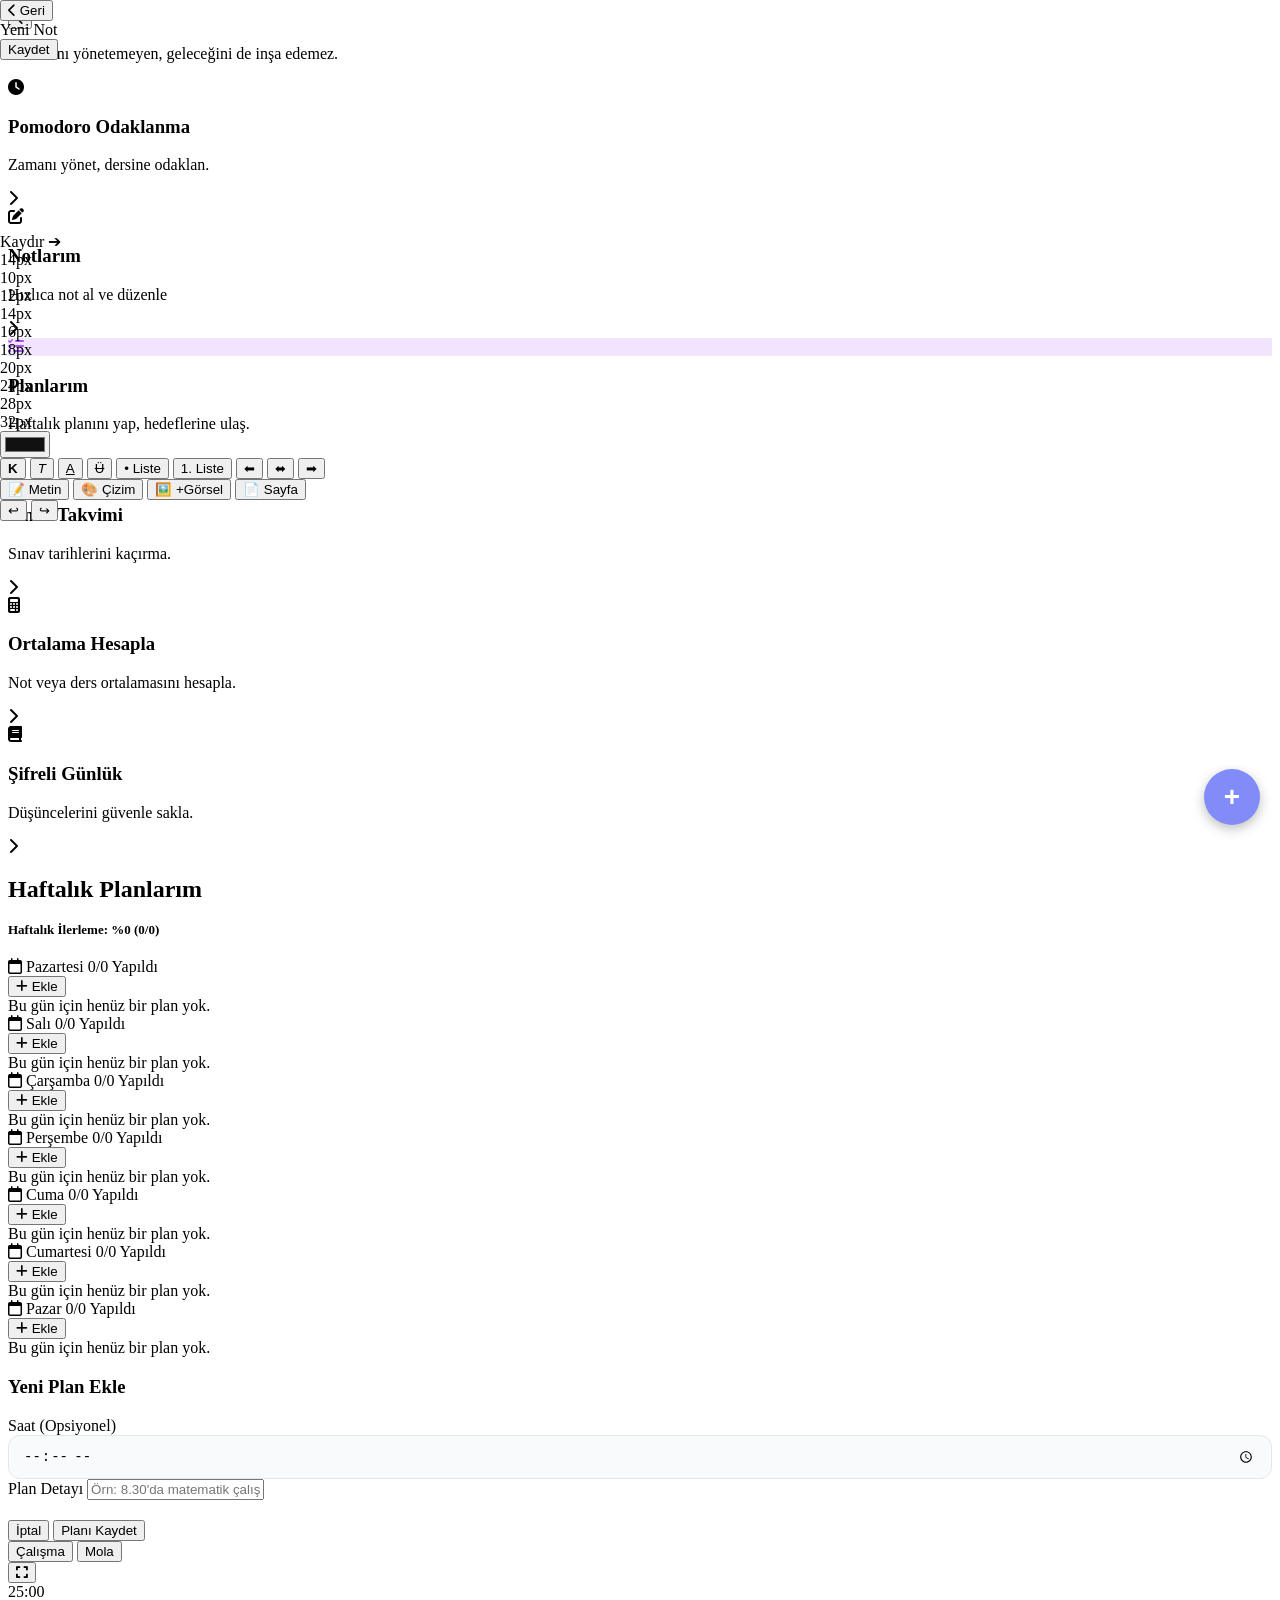
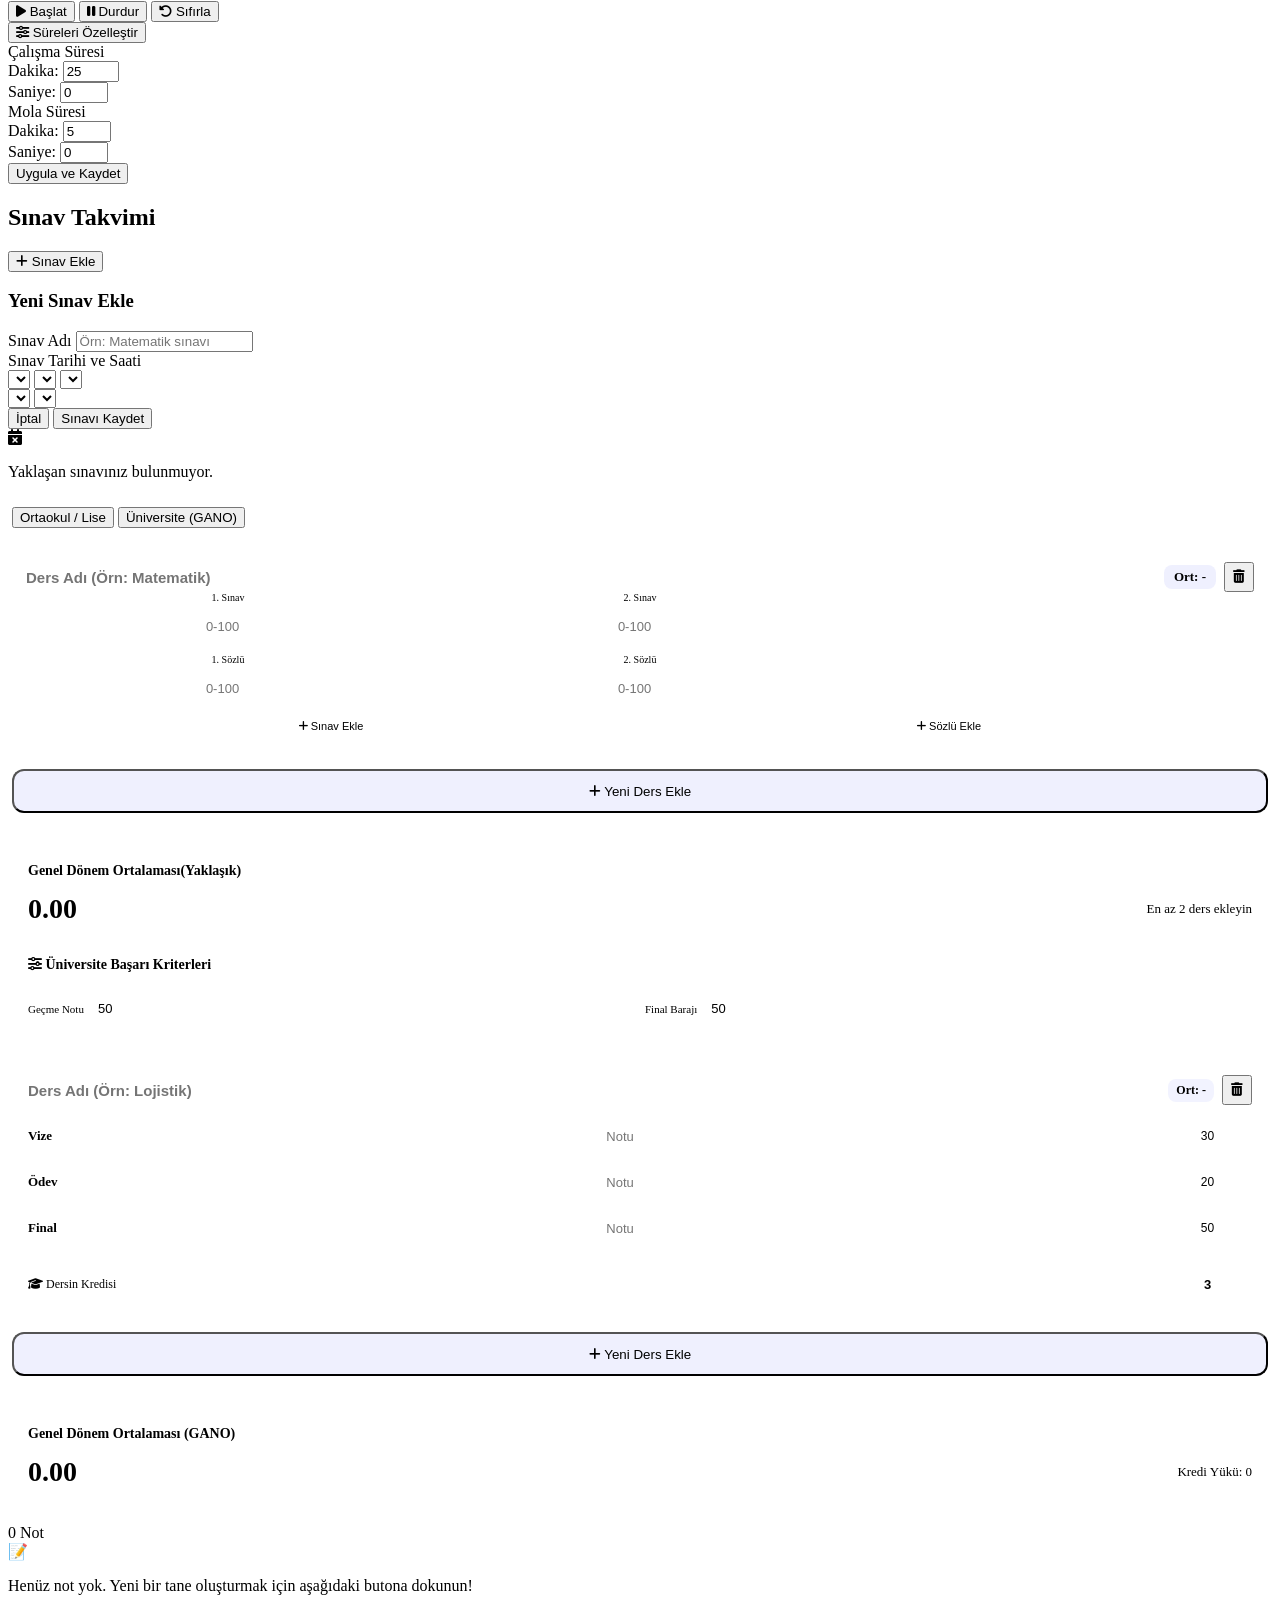
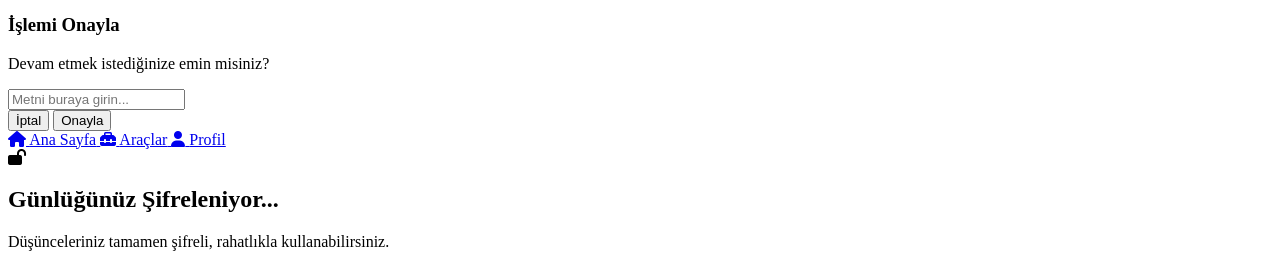
==== araclar.html @ a787a086 "Add files via upload" ====
<!DOCTYPE html>
<html lang="tr">
<head>
    <meta charset="UTF-8">
    <meta name="viewport" content="width=device-width, initial-scale=1.0, maximum-scale=1.0, user-scalable=no">
    <title>Nodax</title>
    <script>
  (function() {
    var savedTheme = localStorage.getItem("nodax-theme") || "light";
    document.documentElement.setAttribute("data-theme", savedTheme);
  })();
</script>
    <link rel="stylesheet" href="https://cdnjs.cloudflare.com/ajax/libs/font-awesome/6.4.0/css/all.min.css">
    <link rel="stylesheet" href="style/araclar.css">
    <link rel="stylesheet" href="style/sinavtarihistyle.css">
    <link rel="stylesheet" href="style/noteditorstyle.css">
    <link rel="stylesheet" href="style/planvegiris.css">


<link rel="preconnect" href="https://fonts.googleapis.com">
<link rel="preconnect" href="https://fonts.gstatic.com" crossorigin>
<link href="https://fonts.googleapis.com/css2?family=Black+Ops+One&family=Poetsen+One&display=swap" rel="stylesheet">

<script src="script/tema.js"></script>
</head>
<body>

<header class="app-header">
    <button id="btn-back" class="back-btn hidden">
        <i class="fa-solid fa-chevron-left"></i>
    </button>
    <p class="" id="header-title"></p>
</header>


<main class="app-content">
 <!-- !!! ARAYÜZ EKİPMANLARI !!! -->   
    <section id="screen-dashboard" class="app-screen active">

        <div class="dashboard-grid">
            <div class="dash-card" data-target="pomodoro">
                <div class="card-icon icon-purple"><i class="fa-solid fa-clock"></i></div>
                <div class="card-info">
                    <h3>Pomodoro Odaklanma</h3>
                    <p>Zamanı yönet, dersine odaklan.</p>
                </div>
                <i class="fa-solid fa-chevron-right arrow"></i>
            </div>

            <div class="dash-card" data-target="notes-dashboard">
                <div class="card-icon icon-purple">
                    <i class="fa-solid fa-pen-to-square"></i>
                </div>
                <div class="card-info">
                    <h3>Notlarım</h3>
                    <p>Hızlıca not al ve düzenle</p>
                </div>
                <i class="fa-solid fa-chevron-right arrow"></i>
            </div>

            <div class="dash-card" data-target="plans">
                <div class="card-icon" style="background: rgba(147, 51, 234, 0.13); color: #a855f7;"><i class="fa-solid fa-list-check"></i></div>
                <div class="card-info">
                    <h3>Planlarım</h3>
                    <p>Haftalık planını yap, hedeflerine ulaş.</p>
                </div>
                <i class="fa-solid fa-chevron-right arrow"></i>
            </div>

            <div class="dash-card" data-target="calendar">
                <div class="card-icon icon-green"><i class="fa-solid fa-calendar-days"></i></div>
                <div class="card-info">
                    <h3>Sınav Takvimi</h3>
                    <p>Sınav tarihlerini kaçırma.</p>
                </div>
                <i class="fa-solid fa-chevron-right arrow"></i>
            </div>

            <div class="dash-card" data-target="calc">
                <div class="card-icon icon-orange"><i class="fa-solid fa-calculator"></i></div>
                <div class="card-info">
                    <h3>Ortalama Hesapla</h3>
                    <p>Not veya ders ortalamasını hesapla.</p>
                </div>
                <i class="fa-solid fa-chevron-right arrow"></i>
            </div>

<!-- ESKİ HALİ: <a href="sifreligunluk.html" style="text-decoration: none;">...</a> yerine bunu yazın: -->
<div class="dash-card" id="btn-go-to-diary" style="cursor: pointer;">
    <div class="card-icon icon-orange">
        <i class="fa-solid fa-book"></i>
    </div>
    <div class="card-info">
        <h3>Şifreli Günlük</h3>
        <p>Düşüncelerini güvenle sakla.</p>
    </div>
    <i class="fa-solid fa-chevron-right arrow"></i>
</div>
           
        </div>
    </section>

    
<!-- !!! PLAN OLUŞTURMA EKRANI !!! -->
    <section id="screen-plans" class="app-screen">
        <div class="calendar-header" style="margin-bottom: 20px;">
            <h2>Haftalık Planlarım</h2>
            <div class="countdown-text" id="plans-weekly-status" style="font-size: 13px; color: var(--text-secondary); font-weight: 600;">Haftalık İlerleme: %0</div>
        </div>

        <div class="plan-days-container" id="plan-days-container">
            </div>

        <div id="plan-form-wrapper" class="hidden">
            <div class="mobile-sheet-overlay" id="plan-sheet-overlay"></div>
            <div class="mobile-sheet-content">
                <div class="sheet-header">
                    <div class="sheet-notch"></div>
                    <h3 id="plan-sheet-title">Yeni Plan Ekle</h3>
                </div>
                
                <div class="sheet-body">
                    <input type="hidden" id="plan-selected-day" value="">
                    
                    <div class="input-group">
                        <label for="plan-time">Saat (Opsiyonel)</label>
                        <input type="time" id="plan-time" style="min-height: 44px; padding: 0 14px; border-radius: 12px; font-size: 14px; background: var(--bg-main, #f8fafc); border: 1px solid var(--border-color, #e2e8f0); color: var(--text-primary); width: 100%; box-sizing: border-box;">
                    </div>

                    <div class="input-group">
                        <label for="plan-text">Plan Detayı</label>
                        <input type="text" id="plan-text" placeholder="Örn: 8.30'da matematik çalış">
                    </div>

                    <div class="sheet-actions" style="margin-top: 20px;">
                        <button id="btn-cancel-plan" class="btn-secondary">İptal</button>
                        <button id="btn-save-plan" class="btn-primary">Planı Kaydet</button>
                    </div>
                </div>
            </div>
        </div>
    </section>

<!-- !!! POMODORO EKRANI !!! -->
    <section id="screen-pomodoro" class="app-screen">
        <div class="pomodoro-container">
            <div class="pomodoro-modes">
                <button class="mode-btn active" id="mode-work">Çalışma</button>
                <button class="mode-btn" id="mode-break">Mola</button>
            </div>
            
            <button id="btn-zen-toggle" class="zen-toggle-btn" title="Tam Ekran Odaklanma Modu">
                <i class="fa-solid fa-expand"></i>
            </button>

            <div class="timer-circle">
                <span id="timer-display">25:00</span>
            </div>
            
            <div class="timer-controls">
                <button id="btn-start" class="control-btn start"><i class="fa-solid fa-play"></i> Başlat</button>
                <button id="btn-pause" class="control-btn pause hidden"><i class="fa-solid fa-pause"></i> Durdur</button>
                <button id="btn-reset" class="control-btn reset"><i class="fa-solid fa-rotate-left"></i> Sıfırla</button>
            </div>

            <div class="pomodoro-settings-toggle">
                <button id="btn-toggle-settings" class="settings-toggle-btn"><i class="fa-solid fa-sliders"></i> Süreleri Özelleştir</button>
            </div>

            <div id="pomodoro-settings-panel" class="pomodoro-settings hidden">
                <div class="settings-group-title">Çalışma Süresi</div>
                <div class="settings-row">
                    <div class="settings-sub-group">
                        <label for="input-work-min">Dakika:</label>
                        <input type="number" id="input-work-min" min="0" max="180" value="25">
                    </div>
                    <div class="settings-sub-group">
                        <label for="input-work-sec">Saniye:</label>
                        <input type="number" id="input-work-sec" min="0" max="59" value="0">
                    </div>
                </div>

                <div class="settings-group-title">Mola Süresi</div>
                <div class="settings-row">
                    <div class="settings-sub-group">
                        <label for="input-break-min">Dakika:</label>
                        <input type="number" id="input-break-min" min="0" max="60" value="5">
                    </div>
                    <div class="settings-sub-group">
                        <label for="input-break-sec">Saniye:</label>
                        <input type="number" id="input-break-sec" min="0" max="59" value="0">
                    </div>
                </div>
                <button id="btn-save-settings" class="save-settings-btn">Uygula ve Kaydet</button>
            </div>
        </div>




    </section>

<!-- !!! SINAV TAKVİMİ EKRANI !!! -->
    <section id="screen-calendar" class="app-screen">
        <div class="calendar-header">
            <h2>Sınav Takvimi</h2>
            <button id="btn-add-exam" class="btn-primary"><i class="fa-solid fa-plus"></i> Sınav Ekle</button>
        </div>

        <div id="exam-form-wrapper" class="hidden">
            <div class="mobile-sheet-overlay" id="sheet-overlay"></div>
            <div class="mobile-sheet-content">
                <div class="sheet-header">
                    <div class="sheet-notch"></div>
                    <h3>Yeni Sınav Ekle</h3>
                </div>
                
                <div class="sheet-body">
                    <div class="input-group">
                        <label for="exam-name">Sınav Adı</label>
                        <input type="text" id="exam-name" placeholder="Örn: Matematik sınavı">
                    </div>

                    <div class="input-group">
                        <label>Sınav Tarihi ve Saati</label>
                        <div class="modern-picker-container">
                            <div class="picker-wheel">
                                <select id="picker-year"></select>
                                <select id="picker-month"></select>
                                <select id="picker-day"></select>
                            </div>
                            <div class="picker-wheel time-picker">
                                <select id="picker-hour"></select>
                                <select id="picker-minute"></select>
                            </div>
                        </div>
                    </div>

                    <div class="sheet-actions">
                        <button id="btn-cancel-exam" class="btn-secondary">İptal</button>
                        <button id="btn-save-exam" class="btn-primary">Sınavı Kaydet</button>
                    </div>
                </div>
            </div>
        </div>

        <div id="exams-list-container"></div>
    </section>

<!-- !!! ORTALAMA HESAPLAMA EKRANI !!! -->
    <section id="screen-calc" class="app-screen">
        <div class="calc-wrapper" style="padding: 10px 4px 20px;">
            <div class="pomodoro-modes" style="margin-bottom: 20px;">
                <button class="mode-btn active" id="calc-tab-school">Ortaokul / Lise</button>
                <button class="mode-btn" id="calc-tab-uni">Üniversite (GANO)</button>
            </div>

            <div id="panel-school-calc" class="calc-panel">
                <div id="school-lessons-container" style="display: flex; flex-direction: column; gap: 14px;"></div>
                
                <button id="btn-add-school-lesson" class="btn-primary" style="width: 100%; margin-top: 15px; min-height: 44px; border-radius: 12px; background: rgba(129,140,248,.13); color: var(--color-purple); box-shadow: none;">
                    <i class="fa-solid fa-plus"></i> Yeni Ders Ekle
                </button>

                <div class="exam-card" style="margin: 20px 0 0 0; padding: 16px; flex-direction: column; align-items: flex-start; gap: 6px;">
                    <h3 style="font-size: 14px; color: var(--text-secondary);">Genel Dönem Ortalaması(Yaklaşık)</h3>
                    <div style="display: flex; justify-content: space-between; width: 100%; align-items: center; margin-top: 4px;">
                        <span id="school-total-result" style="font-size: 28px; font-weight: 800; color: var(--color-purple);">0.00</span>
                        <span id="school-status-info" class="countdown-text" style="font-size: 13px; color: var(--text-secondary);">En az 2 ders ekleyin</span>
                    </div>
                </div>
            </div>

            <div id="panel-uni-calc" class="calc-panel hidden">
                <div id="exam-form-wrapper" style="position: static; display: block; padding: 16px; margin-bottom: 16px; border-radius: 18px; box-shadow: none; animation: none;">
                    <div style="font-weight: 700; font-size: 14px; margin-bottom: 12px; color: var(--text-primary);"><i class="fa-solid fa-sliders"></i> Üniversite Başarı Kriterleri</div>
                    <div style="display: flex; gap: 10px; flex-wrap: wrap;">
                        <div class="input-group" style="flex: 1; min-width: 120px; margin-bottom: 0;">
                            <label style="font-size: 11px;">Geçme Notu</label>
                            <input type="number" id="uni-passing-grade" value="50" min="0" max="100" style="min-height: 38px; padding: 0 10px; margin: 4px 0 0 0; border-radius: 8px; font-size: 13px; background: var(--bg-main); border: 1px solid var(--border-color); color: var(--text-primary);">
                        </div>
                        <div class="input-group" style="flex: 1; min-width: 120px; margin-bottom: 0;">
                            <label style="font-size: 11px;">Final Barajı</label>
                            <input type="number" id="uni-final-limit" value="50" min="0" max="100" style="min-height: 38px; padding: 0 10px; margin: 4px 0 0 0; border-radius: 8px; font-size: 13px; background: var(--bg-main); border: 1px solid var(--border-color); color: var(--text-primary);">
                        </div>
                    </div>
                </div>

                <div id="uni-lessons-container" style="display: flex; flex-direction: column; gap: 14px;"></div>

                <button id="btn-add-uni-lesson" class="btn-primary" style="width: 100%; margin-top: 15px; min-height: 44px; border-radius: 12px; background: rgba(129,140,248,.13); color: var(--color-purple); box-shadow: none;">
                    <i class="fa-solid fa-plus"></i> Yeni Ders Ekle
                </button>

                <div class="exam-card" style="margin: 20px 0 0 0; padding: 16px; flex-direction: column; align-items: flex-start; gap: 6px;">
                    <h3 style="font-size: 14px; color: var(--text-secondary);">Genel Dönem Ortalaması (GANO)</h3>
                    <div style="display: flex; justify-content: space-between; width: 100%; align-items: center; margin-top: 4px;">
                        <span id="uni-total-result" style="font-size: 28px; font-weight: 800; color: var(--color-purple);">0.00</span>
                        <span id="uni-status-info" class="countdown-text" style="font-size: 13px; color: var(--text-secondary);">Kredi Yükü: 0</span>
                    </div>
                </div>
            </div>
        </div>
    </section>

<!-- !!! NOT EKRANI !!! -->
<section id="screen-notes-dashboard" class="app-screen" style="padding: 0; margin: 0; position: relative; height: 100%; width: 100%;">

    <div id="home-dashboard-view">
        <header class="dashboard-header">
            <div style="display: flex; align-items: center; gap: 12px;">
                <span class="notes-count-badge" id="notes-counter">0 Not</span>
            </div>
        </header>
        
        <div id="empty-state-container" class="hidden-element">
            <div class="empty-icon">📝</div>
            <p>Henüz not yok. Yeni bir tane oluşturmak için aşağıdaki butona dokunun!</p>
            
        </div>

        <div id="notes-grid-container"></div>

        <button style="position: fixed; bottom: 75px; right: 20px; z-index: 9999; width: 56px; height: 56px; border-radius: 50%; background-color: var(--color-purple, #818cf8); color: #ffffff; border: none; font-size: 28px; font-weight: bold; display: flex; align-items: center; justify-content: center; box-shadow: 0 4px 12px rgba(0, 0, 0, 0.25); cursor: pointer; transition: transform 0.2s ease, background-color 0.2s ease;" id="fab-create-note" title="Yeni Not Oluştur">+</button>
    </div>

    <div id="note-editor-view" class="hidden-element" style="position: fixed; top: 0; left: 0; right: 0; bottom: 0; z-index: 9999; background: var(--bg-main);">
        
        <div id="editor-header-actions">
            <button class="header-action-btn" id="btn-back-to-home"><i class="fa-solid fa-chevron-left"></i> Geri</button>
            <div id="editor-current-title">Yeni Not</div>
            <div style="display: flex; align-items: center; gap: 14px;">
              
                <button class="header-action-btn primary-save-trigger" id="btn-save-note">Kaydet</button>
            </div>
        </div>

        <div id="note-container" class="paper-blank theme-cream">
            <div id="paper-pattern-overlay"></div>
            <div id="scroll-content">
                <div id="text-editor" contenteditable="true" placeholder="Yazmaya başlamak için herhangi bir yere dokunun..."></div>
                <canvas id="drawing-canvas"></canvas>
                <div id="object-layer"></div>
            </div>
        </div>

        <input type="file" id="image-loader" accept="image/*" style="display: none;">

        <div id="mobile-toolbar-wrapper">
            <div id="scroll-hint-pill" class="scroll-hint-visible">Kaydır ➔</div>

            <div class="toolbar-contextual-row scrollable-toolbar-row" id="text-formatting-bar">
                <div class="custom-dropdown-upward" id="dropdown-font-size">
                    <div class="dropdown-trigger-btn" id="fs-trigger">14px</div>
                    <div class="dropdown-menu-panel" id="dropdown-font-size-panel">
                        <div class="dropdown-item" data-value="2">10px</div>
                        <div class="dropdown-item" data-value="3">12px</div>
                        <div class="dropdown-item data-selected" data-value="4">14px</div>
                        <div class="dropdown-item" data-value="5">16px</div>
                        <div class="dropdown-item" data-value="6">18px</div>
                        <div class="dropdown-item" data-value="7">20px</div>
                        <div class="dropdown-item" data-value="8">24px</div>
                        <div class="dropdown-item" data-value="9">28px</div>
                        <div class="dropdown-item" data-value="10">32px</div>
                    </div>
                </div>
                
                <div class="color-picker-wrapper">
                    <input type="color" id="text-color-picker" value="#111111">
                </div>

                <button class="tool-btn" id="btn-bold" data-command="bold"><b>K</b></button>
                <button class="tool-btn" id="btn-italic" data-command="italic"><i>T</i></button>
                <button class="tool-btn" id="btn-underline" data-command="underline"><u>A</u></button>
                <button class="tool-btn" id="btn-strike" data-command="strikeThrough"><s>Ü</s></button>
                <button class="tool-btn" id="btn-list-bullet" data-command="insertUnorderedList">• Liste</button>
                <button class="tool-btn" id="btn-list-ordered" data-command="insertOrderedList">1. Liste</button>
                <button class="tool-btn" id="btn-align-left" data-command="justifyLeft">⬅</button>
                <button class="tool-btn" id="btn-align-center" data-command="justifyCenter">⬌</button>
                <button class="tool-btn" id="btn-align-right" data-command="justifyRight">➡</button>
            </div>

            <div class="toolbar-contextual-row scrollable-toolbar-row" id="drawing-settings-bar" style="display: none;">
                <span class="slider-label">Kalınlık:</span>
                <input type="range" id="pen-weight" min="2" max="30" value="5" class="toolbar-slider">
                
                <div class="color-picker-wrapper">
                    <input type="color" id="pen-color-picker" value="#0052cc">
                </div>
                
                <button class="tool-btn toggle-active" id="btn-draw-pen">Kalem</button>
                <button class="tool-btn" id="btn-draw-eraser">🧽 Silgi</button>
                <button class="tool-btn" id="btn-draw-clear">🗑️ Temizle</button>
            </div>

            <div class="toolbar-contextual-row scrollable-toolbar-row" id="page-settings-bar" style="display: none;">
                <div class="custom-dropdown-upward" id="dropdown-paper-style">
                    <div class="dropdown-trigger-btn" id="ps-trigger">Düz</div>
                    <div class="dropdown-menu-panel" id="dropdown-paper-style-panel">
                        <div class="dropdown-item data-selected" data-value="blank">Düz</div>
                        <div class="dropdown-item" data-value="lines">Çizgili</div>
                        <div class="dropdown-item" data-value="grid">Kareli</div>
                        <div class="dropdown-item" data-value="dots">Noktalı</div>
                    </div>
                </div>
                <div class="custom-dropdown-upward" id="dropdown-paper-color">
                    <div class="dropdown-trigger-btn" id="pc-trigger">Sıcak Krem</div>
                    <div class="dropdown-menu-panel" id="dropdown-paper-color-panel">
                        <div class="dropdown-item data-selected" data-value="cream">Sıcak Krem</div>
                        <div class="dropdown-item" data-value="beige">Sıcak Bej</div>
                        <div class="dropdown-item" data-value="gray">Açık Gri</div>
                        <div class="dropdown-item" data-value="blue">Mat Mavi</div>
                        <div class="dropdown-item" data-value="green">Adaçayı Yeşili</div>
                        <div class="dropdown-item" data-value="lavender">Lavanta</div>
                        <div class="dropdown-item" data-value="pink">Pudra Pembe</div>
                        <div class="dropdown-item" data-value="brown">Açık Kahve</div>
                    </div>
                </div>
            </div>

            <div class="toolbar-primary-row scrollable-toolbar-row">
                <button class="mode-btn active-mode" id="mode-text">📝 Metin</button>
                <button class="mode-btn" id="mode-draw">🎨 Çizim</button>
                <button class="mode-btn" id="btn-insert-image">🖼️ +Görsel</button>
                <button class="mode-btn" id="mode-page">📄 Sayfa</button>
                <div class="toolbar-divider"></div>
                <button class="action-btn" id="btn-undo" title="Geri Al">↩</button>
                <button class="action-btn" id="btn-redo" title="İleri Al">↪</button>
            </div>
        </div>
    </div>

    <div id="custom-dialog-overlay" class="hidden-element">
        <div class="native-dialog-box">
            <h3 id="dialog-box-title">İşlemi Onayla</h3>
            <p id="dialog-box-message">Devam etmek istediğinize emin misiniz?</p>
            <div id="dialog-input-wrapper" class="hidden-element">
                <input type="text" id="dialog-text-input" placeholder="Metni buraya girin...">
            </div>
            <div class="dialog-actions-row">
                <button id="dialog-btn-cancel" class="dialog-ui-btn">İptal</button>
                <button id="dialog-btn-confirm" class="dialog-ui-btn confirmation-accent">Onayla</button>
            </div>
        </div>
    </div>
</section>

</main>

<!-- !!! NOT EKRANI BİTİŞİNDEN HEMEN SONRA, BODY KAPANIŞINDAN ÖNCE EKLEYİN !!! -->
<nav class="android-nav-bar">
    <a href="index.html" class="nav-item ">
        <i class="fa-solid fa-house"></i>
        <span>Ana Sayfa</span>
    </a>
    <a href="araclar.html" class="nav-item active">
        <i class="fa-solid fa-toolbox"></i>
        <span>Araçlar</span>
    </a>
    <a href="profil.html" class="nav-item">
            <i class="fa-solid fa-user"></i>
            <span>Profil</span>
        </a>
</nav>




<div id="toast-container" class="toast-container"></div>
<audio id="pomodoro-alarm" src="[data-uri]" preload="auto"></audio>

<script src="script/araclar.js"></script>
<script src="script/noteditorscript.js"></script>
<script src="script/pomodrosayfa.js"></script>
<script src="script/sinavtarihi.js"></script>
<script src="script/ortalamahesapla.js"></script>
<script src="script/planlarim.js"></script>

<!-- Kilitli Yükleme Ekranı Modalı -->
<div id="lock-loader-screen" class="lock-loader-overlay hidden">
    <div class="lock-loader-content">
        <div class="lock-icon-wrapper">
            <i class="fa-solid fa-lock-open" id="anim-lock-icon"></i>
        </div>
        <h2 class="lock-loader-title">Günlüğünüz Şifreleniyor...</h2>
        <p class="lock-loader-text">Düşünceleriniz tamamen şifreli, rahatlıkla kullanabilirsiniz.</p>
        <div class="progress-bar-container">
            <div class="progress-bar" id="lock-progress"></div>
        </div>
    </div>
</div>

</body>
</html>
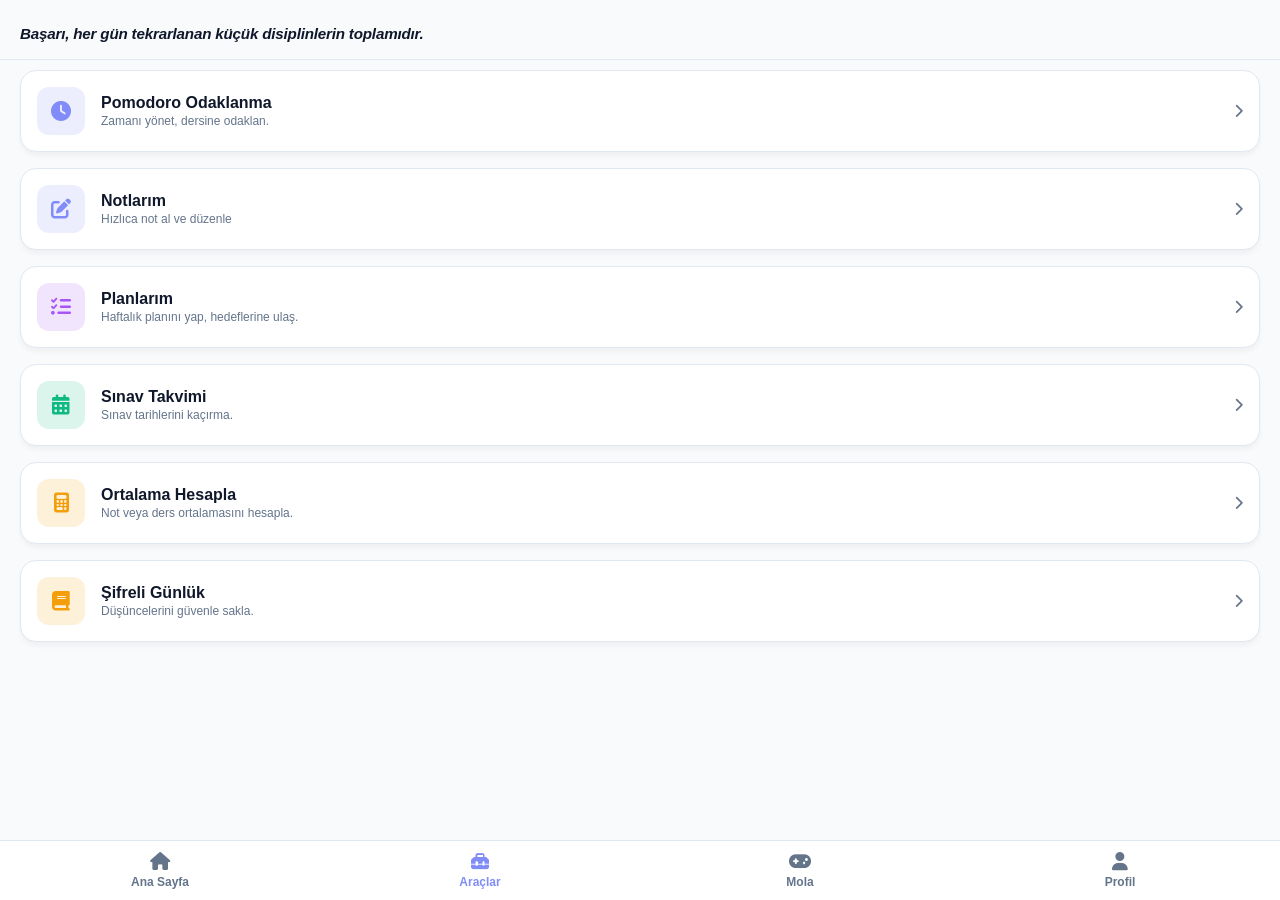
==== commit 11101e04: "Add files via upload" ====
--- a/araclar.html
+++ b/araclar.html
@@ -457,6 +457,10 @@
         <i class="fa-solid fa-toolbox"></i>
         <span>Araçlar</span>
     </a>
+    <a href="mola.html" class="nav-item"> 
+        <i class="fa-solid fa-gamepad"></i> 
+        <span>Mola</span> 
+    </a>
     <a href="profil.html" class="nav-item">
             <i class="fa-solid fa-user"></i>
             <span>Profil</span>
--- a/style/araclar.css
+++ b/style/araclar.css
@@ -0,0 +1,2055 @@
+/* ========================================== */
+/* TEMA DEĞİŞKENLERİ (AÇIK TEMA)             */
+/* ========================================== */
+:root, [data-theme="light"] {
+    --bg-main: #f8fafc;          /* Açık gri/beyaz arka plan */
+    --bg-surface: #ffffff;       /* Kartlar ve header için beyaz */
+    --border-color: #e2e8f0;     /* Açık gri çizgiler */
+    --text-primary: #0f172a;     /* Koyu lacivert/siyah yazılar */
+    --text-secondary: #64748b;   /* Gri açıklama yazıları */
+    --nav-active: #818cf8;
+    
+    /* Sabit Renkler */
+    --color-purple: #818cf8;
+    --color-blue: #3b82f6;
+    --color-green: #10b981;
+    --color-orange: #f59e0b;
+}
+
+/* KOYU TEMA (Dark Mode) RENKLERİ */
+[data-theme="dark"] {
+    --bg-main: #0b0f19;          /* Derin siyah/lacivert arka plan */
+    --bg-surface: #111827;       /* Koyu gri kartlar ve header */
+    --border-color: #1f2937;     /* Koyu gri çizgiler */
+    --text-primary: #f1f5f9;     /* Beyaz yazılar */
+    --text-secondary: #9ca3af;   /* Açık gri açıklama yazıları */
+    --nav-active: #a5b4fc;
+}
+
+/* Modern Sıfırlamalar */
+* {
+    margin: 0;
+    padding: 0;
+    box-sizing: border-box;
+    font-family: -apple-system, BlinkMacSystemFont, 'Segoe UI', Roboto, Helvetica, Arial, sans-serif;
+    -webkit-tap-highlight-color: transparent;
+    transition: background-color 0.3s ease, border-color 0.3s ease, color 0.3s ease; /* Temalar arası yumuşak geçiş */
+}
+
+body {
+    background-color: var(--bg-main);
+    color: var(--text-primary);
+    display: flex;
+    flex-direction: column;
+    min-height: 100vh; /* height yerine min-height */
+    overflow-x: hidden;
+    overflow-y: auto; /* Dikey kaydırmaya izin ver */
+}
+
+/* Şık Üst Başlık (Header) */
+.app-header {
+    background-color: var(--bg-surface);
+    height: 60px;
+    padding: 0 20px;
+    display: flex;
+    align-items: center;
+    justify-content: space-between;
+    border-bottom: 1px solid var(--border-color);
+    position: fixed;
+    top: 0;
+    width: 100%;
+    z-index: 100;
+}
+
+.app-header h1 {
+    font-size: 18px;
+    font-weight: 700;
+    color: var(--text-primary);
+    letter-spacing: 0.5px;
+}
+
+.header-right-actions {
+    display: flex;
+    align-items: center;
+    gap: 8px;
+}
+
+/* Buton Stilleri */
+.back-btn, .profile-shortcut-btn, .theme-btn {
+    background: none;
+    border: none;
+    color: var(--text-secondary);
+    font-size: 20px;
+    cursor: pointer;
+    width: 35px;
+    height: 35px;
+    display: flex;
+    align-items: center;
+    justify-content: center;
+}
+
+.back-btn:active, .profile-shortcut-btn:active, .theme-btn:active {
+    color: var(--color-purple);
+}
+
+/* Ana İçerik */
+/* Ana İçerik Güncellemesi */
+.app-content {
+    flex: 1;
+    margin-top: 0px;
+    padding: 20px 20px 100px 20px; /* Üst: 20px, Sağ: 20px, Alt: 100px (Menü payı), Sol: 20px */
+    overflow-y: auto;
+    -webkit-overflow-scrolling: touch; /* Mobilde akıcı kaydırma desteği */
+}
+
+/* Ekran Geçiş Dinamikleri */
+.app-screen {
+    display: none;
+}
+
+.app-screen.active {
+    display: flex;
+    flex-direction: column;
+    animation: slideUp 0.3s cubic-bezier(0.4, 0, 0.2, 1);
+}
+
+/* ========================================== */
+/* ANA SAYFA (DASHBOARD) STİLLERİ             */
+/* ========================================== */
+.welcome-section {
+    margin-bottom: 25px;
+    margin-top: 5px;
+}
+
+.welcome-section h2 {
+    font-size: 24px;
+    font-weight: 700;
+    color: var(--text-primary);
+}
+
+.welcome-section p {
+    color: var(--text-secondary);
+    font-size: 14px;
+    margin-top: 4px;
+}
+
+.dashboard-grid {
+    display: flex;
+    flex-direction: column;
+    gap: 16px;
+    padding-bottom: 20px; /* Son kartın menü altında kalmaması için güvenlik alanı */
+}
+
+/* Modern Buton Kartı Tasarımı */
+.dash-card {
+    background-color: var(--bg-surface);
+    border: 1px solid var(--border-color);
+    border-radius: 16px;
+    padding: 16px;
+    display: flex;
+    align-items: center;
+    cursor: pointer;
+    position: relative;
+    box-shadow: 0 4px 6px -1px rgba(0, 0, 0, 0.05);
+}
+
+.dash-card:active {
+    transform: scale(0.97);
+    background-color: var(--border-color);
+}
+
+.card-icon {
+    width: 48px;
+    height: 48px;
+    border-radius: 12px;
+    display: flex;
+    align-items: center;
+    justify-content: center;
+    font-size: 20px;
+    margin-right: 16px;
+}
+
+/* İkon Renk Varyasyonları */
+.icon-purple { background-color: rgba(129, 140, 248, 0.15); color: var(--color-purple); }
+.icon-blue { background-color: rgba(59, 130, 246, 0.15); color: var(--color-blue); }
+.icon-green { background-color: rgba(16, 185, 129, 0.15); color: var(--color-green); }
+.icon-orange { background-color: rgba(245, 158, 11, 0.15); color: var(--color-orange); }
+
+.card-info {
+    flex: 1;
+}
+
+.card-info h3 {
+    font-size: 16px;
+    font-weight: 600;
+    color: var(--text-primary);
+}
+
+.card-info p {
+    font-size: 12px;
+    color: var(--text-secondary);
+    margin-top: 2px;
+}
+
+.dash-card .arrow {
+    color: var(--text-secondary);
+    font-size: 14px;
+}
+
+/* İç Sayfalar İçin Geçici Alan Tasarımı */
+.inner-placeholder {
+    display: flex;
+    flex-direction: column;
+    align-items: center;
+    justify-content: center;
+    padding: 60px 20px;
+    color: var(--text-secondary);
+    text-align: center;
+}
+
+.inner-placeholder i {
+    font-size: 50px;
+    margin-bottom: 15px;
+    color: var(--border-color);
+}
+
+/* ========================================== */
+/* POMODORO EKRANI STİLLERİ                   */
+/* ========================================== */
+.pomodoro-container {
+    display: flex;
+    flex-direction: column;
+    align-items: center;
+    padding-top: 20px;
+}
+
+.pomodoro-modes {
+    display: flex;
+    background-color: var(--bg-surface);
+    padding: 4px;
+    border-radius: 25px;
+    margin-bottom: 35px;
+    border: 1px solid var(--border-color);
+}
+
+.mode-btn {
+    background: none;
+    border: none;
+    color: var(--text-secondary);
+    padding: 8px 20px;
+    font-size: 13px;
+    font-weight: 600;
+    border-radius: 20px;
+    cursor: pointer;
+}
+
+.mode-btn.active {
+    background-color: var(--color-purple);
+    color: #ffffff;
+}
+
+.timer-circle {
+    width: 230px;
+    height: 230px;
+    border-radius: 50%;
+    border: 4px solid var(--border-color);
+    border-top-color: var(--color-purple);
+    display: flex;
+    align-items: center;
+    justify-content: center;
+    margin-bottom: 40px;
+}
+
+#timer-display {
+    font-size: 54px;
+    font-weight: 700;
+    color: var(--text-primary);
+}
+
+.timer-controls {
+    display: flex;
+    gap: 12px;
+    width: 100%;
+    max-width: 280px;
+}
+
+.control-btn {
+    flex: 1;
+    border: none;
+    padding: 14px;
+    font-size: 14px;
+    font-weight: 600;
+    border-radius: 12px;
+    cursor: pointer;
+    display: flex;
+    align-items: center;
+    justify-content: center;
+    gap: 6px;
+}
+
+.control-btn.start { background-color: var(--color-green); color: white; }
+.control-btn.pause { background-color: var(--color-orange); color: white; }
+.control-btn.reset { background-color: var(--border-color); color: var(--text-secondary); }
+
+[data-theme="dark"] .control-btn.reset { background-color: #1f2937; color: #9ca3af; }
+
+.hidden { display: none !important; }
+
+@keyframes slideUp {
+    from { opacity: 0; transform: translateY(15px); }
+    to { opacity: 1; transform: translateY(0); }
+}
+
+/* ========================================== */
+/* POMODORO SÜRE AYARLAMA PANELİ STİLLERİ     */
+/* ========================================== */
+.pomodoro-settings-toggle {
+    margin-top: 25px;
+}
+
+.settings-toggle-btn {
+    background: none;
+    border: none;
+    color: var(--text-secondary);
+    font-size: 14px;
+    font-weight: 500;
+    cursor: pointer;
+    display: flex;
+    align-items: center;
+    gap: 6px;
+}
+
+.settings-toggle-btn:active {
+    color: var(--color-purple);
+}
+
+.pomodoro-settings {
+    background-color: var(--bg-surface);
+    border: 1px solid var(--border-color);
+    border-radius: 14px;
+    padding: 16px;
+    margin-top: 15px;
+    width: 100%;
+    max-width: 280px;
+    display: flex;
+    flex-direction: column;
+    gap: 12px;
+    box-shadow: 0 4px 12px rgba(0, 0, 0, 0.05);
+    animation: slideUp 0.2s ease;
+}
+
+.settings-group {
+    display: flex;
+    align-items: center;
+    justify-content: space-between;
+}
+
+.settings-group label {
+    font-size: 13px;
+    font-weight: 600;
+    color: var(--text-primary);
+}
+
+.settings-group input {
+    background-color: var(--bg-main);
+    border: 1px solid var(--border-color);
+    color: var(--text-primary);
+    padding: 6px 10px;
+    border-radius: 8px;
+    width: 70px;
+    text-align: center;
+    font-size: 14px;
+    font-weight: 600;
+}
+
+.settings-group input:focus {
+    outline: none;
+    border-color: var(--color-purple);
+}
+
+.save-settings-btn {
+    background-color: var(--color-purple);
+    color: white;
+    border: none;
+    padding: 10px;
+    border-radius: 8px;
+    font-size: 13px;
+    font-weight: 600;
+    cursor: pointer;
+    transition: transform 0.1s ease;
+}
+
+.save-settings-btn:active {
+    transform: scale(0.97);
+}
+
+/* ========================================== */
+/* MOBİL BİLDİRİM (TOAST TOAST) STİLLERİ      */
+/* ========================================== */
+.toast-container {
+    position: fixed;
+    bottom: 30px;
+    left: 50%;
+    transform: translateX(-50%);
+    z-index: 9999;
+    display: flex;
+    flex-direction: column;
+    gap: 10px;
+    width: 90%;
+    max-width: 320px;
+    pointer-events: none;
+}
+
+.toast-message {
+    background-color: var(--text-primary);
+    color: var(--bg-surface);
+    padding: 12px 20px;
+    border-radius: 25px;
+    font-size: 13px;
+    font-weight: 500;
+    text-align: center;
+    box-shadow: 0 10px 25px -5px rgba(0, 0, 0, 0.15);
+    opacity: 0;
+    transform: translateY(20px);
+    transition: opacity 0.3s ease, transform 0.3s cubic-bezier(0.4, 0, 0.2, 1);
+}
+
+.toast-message.show {
+    opacity: 1;
+    transform: translateY(0);
+}
+
+/* ========================================== */
+/* POMODORO TAM EKRAN (ZEN MODU) STİLLERİ     */
+/* ========================================== */
+.zen-toggle-btn {
+    background: none;
+    border: none;
+    color: var(--text-secondary);
+    font-size: 18px;
+    cursor: pointer;
+    margin-bottom: 15px;
+    width: 40px;
+    height: 40px;
+    display: flex;
+    align-items: center;
+    justify-content: center;
+    border-radius: 50%;
+    background-color: var(--bg-surface);
+    border: 1px solid var(--border-color);
+    transition: transform 0.2s ease, color 0.2s ease;
+}
+
+.zen-toggle-btn:active {
+    transform: scale(0.9);
+    color: var(--color-purple);
+}
+
+/* Zen Modu Aktif Olduğunda Tetiklenecek Global Sınıflar */
+body.zen-mode-active .app-header {
+    transform: translateY(-100%);
+    transition: transform 0.3s ease;
+}
+
+body.zen-mode-active .app-content {
+    margin-top: 0px !important;
+    padding-top: 40px !important;
+    transition: margin-top 0.3s ease, padding-top 0.3s ease;
+}
+
+body.zen-mode-active .pomodoro-modes,
+body.zen-mode-active .pomodoro-settings-toggle,
+body.zen-mode-active #pomodoro-settings-panel {
+    opacity: 0;
+    pointer-events: none;
+    visibility: hidden;
+    height: 0;
+    margin: 0 !important;
+    padding: 0 !important;
+    overflow: hidden;
+    transition: opacity 0.2s ease, margin 0.2s ease, height 0.2s ease;
+}
+
+/* Geri kalan bileşenlerin akıcı animasyon geçişleri için */
+.app-header, .app-content, .pomodoro-modes, .pomodoro-settings-toggle {
+    transition: transform 0.3s ease, margin 0.3s ease, padding 0.3s ease, opacity 0.2s ease;
+}
+
+/* ========================================== */
+/* DAKİKA & SANİYE AYAR YAN YANA DÜZENİ       */
+/* ========================================== */
+.settings-group-title {
+    font-size: 12px;
+    font-weight: 700;
+    color: var(--text-secondary);
+    text-transform: uppercase;
+    letter-spacing: 0.5px;
+    margin-top: 5px;
+}
+
+.settings-row {
+    display: flex;
+    gap: 12px;
+    justify-content: space-between;
+    margin-bottom: 5px;
+}
+
+.settings-sub-group {
+    display: flex;
+    align-items: center;
+    gap: 6px;
+    flex: 1;
+}
+
+.settings-sub-group label {
+    font-size: 12px;
+    font-weight: 500;
+    color: var(--text-primary);
+    white-space: nowrap;
+}
+
+.settings-sub-group input {
+    background-color: var(--bg-main);
+    border: 1px solid var(--border-color);
+    color: var(--text-primary);
+    padding: 6px 8px;
+    border-radius: 8px;
+    width: 100%;
+    max-width: 60px;
+    text-align: center;
+    font-size: 14px;
+    font-weight: 600;
+}
+
+.settings-sub-group input:focus {
+    outline: none;
+    border-color: var(--color-purple);
+}
+
+
+
+
+
+
+
+
+
+
+
+/* ========================================== */
+/* DERS NOTLARI MODÜLÜ STİLLERİ              */
+/* ========================================== */
+.notes-wrapper {
+    display: flex;
+    flex-direction: column;
+    gap: 20px;
+    width: 100%;
+    max-width: 480px;
+    margin: 0 auto;
+    padding-bottom: 30px;
+}
+
+.note-form-card {
+    background-color: var(--bg-surface);
+    border: 1px solid var(--border-color);
+    border-radius: 16px;
+    padding: 16px;
+    box-shadow: 0 4px 12px rgba(0, 0, 0, 0.03);
+}
+
+.note-form-card h3 {
+    font-size: 15px;
+    font-weight: 700;
+    margin-bottom: 12px;
+    color: var(--text-primary);
+    display: flex;
+    align-items: center;
+    gap: 8px;
+}
+
+.note-form-card .form-group {
+    margin-bottom: 10px;
+}
+
+.note-form-card input,
+.note-form-card textarea {
+    width: 100%;
+    background-color: var(--bg-main);
+    border: 1px solid var(--border-color);
+    color: var(--text-primary);
+    padding: 12px;
+    border-radius: 10px;
+    font-size: 13px;
+    font-weight: 500;
+    transition: border-color 0.2s ease;
+}
+
+.note-form-card input:focus,
+.note-form-card textarea:focus {
+    outline: none;
+    border-color: var(--color-purple);
+}
+
+.add-note-btn {
+    width: 100%;
+    background-color: var(--color-purple);
+    color: white;
+    border: none;
+    padding: 12px;
+    border-radius: 10px;
+    font-size: 14px;
+    font-weight: 600;
+    cursor: pointer;
+    display: flex;
+    align-items: center;
+    justify-content: center;
+    gap: 8px;
+    transition: transform 0.1s ease;
+}
+
+.add-note-btn:active {
+    transform: scale(0.98);
+}
+
+.notes-header {
+    display: flex;
+    justify-content: space-between;
+    align-items: center;
+    margin-top: 5px;
+}
+
+.notes-header h4 {
+    font-size: 14px;
+    font-weight: 700;
+    color: var(--text-secondary);
+    display: flex;
+    align-items: center;
+    gap: 6px;
+}
+
+.notes-header .badge {
+    background-color: var(--border-color);
+    color: var(--text-secondary);
+    font-size: 11px;
+    font-weight: 700;
+    padding: 4px 10px;
+    border-radius: 12px;
+}
+
+.notes-list {
+    display: flex;
+    flex-direction: column;
+    gap: 12px;
+}
+
+.notes-empty {
+    text-align: center;
+    padding: 30px 20px;
+    color: var(--text-secondary);
+}
+
+.notes-empty i {
+    font-size: 36px;
+    margin-bottom: 10px;
+    opacity: 0.4;
+}
+
+.notes-empty p {
+    font-size: 12px;
+    line-height: 1.5;
+}
+
+/* Not Kartı Tasarımı */
+.note-item-card {
+    background-color: var(--bg-surface);
+    border: 1px solid var(--border-color);
+    border-radius: 14px;
+    padding: 14px;
+    box-shadow: 0 2px 8px rgba(0, 0, 0, 0.02);
+    display: flex;
+    justify-content: space-between;
+    align-items: flex-start;
+    gap: 12px;
+    animation: slideUp 0.25s ease;
+}
+
+.note-item-content {
+    flex: 1;
+}
+
+.note-item-title {
+    font-size: 14px;
+    font-weight: 700;
+    color: var(--text-primary);
+    margin-bottom: 6px;
+    word-break: break-word;
+}
+
+.note-item-body {
+    font-size: 13px;
+    color: var(--text-secondary);
+    line-height: 1.5;
+    white-space: pre-wrap;
+    word-break: break-word;
+}
+
+.note-item-date {
+    font-size: 10px;
+    color: var(--text-secondary);
+    opacity: 0.6;
+    margin-top: 8px;
+}
+
+.btn-delete-note {
+    background: none;
+    border: none;
+    color: var(--text-secondary);
+    font-size: 15px;
+    cursor: pointer;
+    padding: 4px;
+    border-radius: 6px;
+    transition: color 0.2s ease, background-color 0.2s ease;
+}
+
+.btn-delete-note:hover {
+    color: #ef4444;
+    background-color: rgba(239, 68, 68, 0.05);
+}
+
+/* ========================================== */
+/* SAMSUNG NOTES TARZI GELİŞMİŞ EDİTÖR        */
+/* ========================================== */
+.notes-wrapper {
+    width: 100%;
+    max-width: 540px;
+    margin: 0 auto;
+    padding-bottom: 20px;
+}
+
+.notes-action-bar {
+    margin-bottom: 15px;
+}
+
+/* Editör Ana Yapısı */
+.note-editor {
+    display: flex;
+    flex-direction: column;
+    gap: 10px;
+    animation: fadeIn 0.2s ease;
+}
+
+.editor-toolbar {
+    display: flex;
+    justify-content: space-between;
+    align-items: center;
+    background-color: var(--bg-surface);
+    border: 1px solid var(--border-color);
+    padding: 8px 12px;
+    border-radius: 12px;
+    gap: 8px;
+}
+
+.drawing-tools {
+    display: flex;
+    align-items: center;
+    gap: 8px;
+    background-color: var(--bg-main);
+    padding: 4px 8px;
+    border-radius: 20px;
+    border: 1px solid var(--border-color);
+}
+
+.toolbar-btn {
+    background: none;
+    border: none;
+    color: var(--text-secondary);
+    width: 34px;
+    height: 34px;
+    border-radius: 50%;
+    cursor: pointer;
+    display: flex;
+    align-items: center;
+    justify-content: center;
+    font-size: 14px;
+    transition: all 0.2s ease;
+}
+
+.toolbar-btn:hover, .toolbar-btn.active {
+    background-color: var(--border-color);
+    color: var(--color-purple);
+}
+
+.toolbar-btn.text-danger { color: #ef4444; }
+.toolbar-btn.text-success { color: #10b981; }
+
+#input-paint-color {
+    border: none;
+    width: 24px;
+    height: 24px;
+    border-radius: 50%;
+    cursor: pointer;
+    background: none;
+}
+
+/* Dijital Kağıt Alanı */
+.note-paper {
+    position: relative;
+    background-color: #ffffff; /* Gerçek kağıt beyazlığı */
+    border: 1px solid #cbd5e1;
+    border-radius: 16px;
+    min-height: 450px;
+    box-shadow: 0 10px 25px rgba(0, 0, 0, 0.05);
+    overflow: hidden;
+    display: flex;
+    flex-direction: column;
+}
+
+/* Çizim Katmanı */
+#note-canvas {
+    position: absolute;
+    top: 0;
+    left: 0;
+    width: 100%;
+    height: 100%;
+    z-index: 5;
+    cursor: crosshair;
+    pointer-events: none; /* Varsayılan olarak yazı yazma aktifken tıklamayı arkaya geçirsin */
+}
+
+.note-editor.draw-active #note-canvas {
+    pointer-events: auto; /* Çizim aktifken tıklamaları canvas alsın */
+}
+
+/* Metin Katmanı */
+#editor-textarea {
+    width: 100%;
+    flex: 1;
+    background: transparent;
+    border: none;
+    resize: none;
+    padding: 20px;
+    font-size: 15px;
+    line-height: 1.6;
+    color: #1e293b; /* Kağıt üzerinde okunaklı koyu renk */
+    font-family: inherit;
+    z-index: 2;
+}
+
+#editor-textarea:focus {
+    outline: none;
+}
+
+/* Eklenen Resimlerin Alanı */
+.editor-image-holder {
+    padding: 10px 20px 20px;
+    display: flex;
+    flex-wrap: wrap;
+    gap: 10px;
+    z-index: 3;
+    background: transparent;
+}
+
+.editor-image-holder img {
+    max-width: 100%;
+    max-height: 150px;
+    border-radius: 8px;
+    object-fit: contain;
+    border: 1px solid #e2e8f0;
+}
+
+/* Liste Kartları */
+.note-item-card {
+    background-color: var(--bg-surface);
+    border: 1px solid var(--border-color);
+    border-radius: 14px;
+    padding: 14px;
+    cursor: pointer;
+    display: flex;
+    justify-content: space-between;
+    align-items: center;
+    transition: transform 0.2s ease;
+}
+
+.note-item-card:not(:active):hover {
+    transform: translateY(-2px);
+}
+
+.note-card-info {
+    flex: 1;
+}
+
+.note-card-meta {
+    display: flex;
+    gap: 8px;
+    font-size: 11px;
+    color: var(--text-secondary);
+    margin-top: 4px;
+}
+
+/* ========================================== */
+/* ÇOKLU SAYFA VE DİNAMİK RESİM DÜZENLEME    */
+/* ========================================== */
+.note-title-input-wrapper input {
+    width: 100%;
+    background-color: var(--bg-surface);
+    border: 1px solid var(--border-color);
+    color: var(--text-primary);
+    padding: 10px 16px;
+    border-radius: 10px;
+    font-size: 16px;
+    font-weight: 700;
+}
+
+.notebook-pages-container {
+    display: flex;
+    flex-direction: column;
+    gap: 20px;
+    max-height: 65vh;
+    overflow-y: auto;
+    padding-right: 4px;
+}
+
+/* Her Bir Beyaz Sayfa (A4 Etkisi) */
+.note-page-wrapper {
+    position: relative;
+    background-color: #ffffff;
+    border: 1px solid #cbd5e1;
+    border-radius: 12px;
+    height: 500px; /* Standart sayfa yüksekliği */
+    min-height: 500px;
+    box-shadow: 0 4px 12px rgba(0, 0, 0, 0.04);
+    overflow: hidden;
+}
+
+.note-page-wrapper .page-badge {
+    position: absolute;
+    bottom: 10px;
+    right: 15px;
+    font-size: 11px;
+    color: #94a3b8;
+    z-index: 10;
+    pointer-events: none;
+}
+
+.note-page-canvas {
+    position: absolute;
+    top: 0;
+    left: 0;
+    width: 100%;
+    height: 100%;
+    z-index: 5;
+    cursor: crosshair;
+    pointer-events: none;
+}
+
+.note-editor.draw-active .note-page-canvas {
+    pointer-events: auto;
+}
+
+.note-page-textarea {
+    width: 100%;
+    height: 100%;
+    background: transparent;
+    border: none;
+    resize: none;
+    padding: 20px;
+    font-size: 15px;
+    line-height: 1.6;
+    color: #1e293b;
+    font-family: inherit;
+    z-index: 2;
+    position: absolute;
+    top: 0;
+    left: 0;
+}
+
+.note-page-textarea:focus { outline: none; }
+
+/* Akıllı Hareketli & Boyutlandırılabilir Resim Kartı */
+.resizable-image-box {
+    position: absolute;
+    z-index: 8;
+    cursor: move;
+    border: 1px dashed transparent;
+    padding: 2px;
+}
+
+.resizable-image-box.selected {
+    border-color: var(--color-blue);
+    background-color: rgba(59, 130, 246, 0.05);
+}
+
+.resizable-image-box img {
+    width: 100%;
+    height: 100%;
+    object-fit: contain;
+    pointer-events: none;
+}
+
+/* Köşedeki Boyutlandırma Noktası */
+.image-resizer-handle {
+    position: absolute;
+    width: 10px;
+    height: 10px;
+    background-color: var(--color-blue);
+    border: 1px solid white;
+    border-radius: 50%;
+    bottom: -5px;
+    right: -5px;
+    cursor: se-resize;
+    display: none;
+}
+
+.resizable-image-box.selected .image-resizer-handle {
+    display: block;
+}
+
+/* ========================================================================== */
+/* SAMSUNG NOTES PRO - FORMATLAMA VE GELİŞMİŞ METİN-RESİM İLİŞKİSİ             */
+/* ========================================================================== */
+.text-format-toolbar {
+    display: flex;
+    align-items: center;
+    gap: 10px;
+    background-color: var(--bg-surface);
+    border: 1px solid var(--border-color);
+    padding: 6px 12px;
+    border-radius: 10px;
+    flex-wrap: wrap;
+}
+
+.format-btn {
+    background: none;
+    border: none;
+    color: var(--text-secondary);
+    width: 30px;
+    height: 30px;
+    border-radius: 6px;
+    cursor: pointer;
+    display: flex;
+    align-items: center;
+    justify-content: center;
+    transition: all 0.2s ease;
+}
+
+.format-btn:hover {
+    background-color: var(--bg-main);
+    color: var(--text-primary);
+}
+
+.format-select {
+    background-color: var(--bg-main);
+    color: var(--text-primary);
+    border: 1px solid var(--border-color);
+    padding: 4px 8px;
+    border-radius: 6px;
+    font-size: 12px;
+    cursor: pointer;
+}
+
+.text-color-picker-wrapper {
+    display: flex;
+    align-items: center;
+    gap: 5px;
+    background-color: var(--bg-main);
+    padding: 2px 6px;
+    border-radius: 6px;
+    border: 1px solid var(--border-color);
+}
+
+#input-text-color {
+    border: none;
+    width: 20px;
+    height: 20px;
+    border-radius: 4px;
+    cursor: pointer;
+    background: none;
+}
+
+/* Yenilenen Zengin Sayfa Yapısı */
+.note-page-wrapper {
+    position: relative;
+    background-color: #ffffff;
+    border: 1px solid #cbd5e1;
+    border-radius: 12px;
+    min-height: 520px;
+    height: auto; /* İçerik uzadıkça doğal taşmayı önlemek için esnek yapı */
+    box-shadow: 0 4px 12px rgba(0, 0, 0, 0.04);
+    padding: 20px;
+    display: block;
+}
+
+/* Şeffaf Çizim Katmanı (En Üstte Yer Alır) */
+.note-page-canvas {
+    position: absolute;
+    top: 0;
+    left: 0;
+    width: 100%;
+    height: 100%;
+    z-index: 5;
+    cursor: crosshair;
+    pointer-events: none; /* Metin yazarken tıklamayı alta geçirir */
+}
+
+.note-editor.draw-active .note-page-canvas {
+    pointer-events: auto; /* Çizim modunda tıklamaları yakalar */
+}
+
+/* Yeni Nesil Zengin Metin Katmanı */
+.note-page-rich-content {
+    width: 100%;
+    min-height: 480px;
+    color: #1e293b;
+    font-size: 15px;
+    line-height: 1.6;
+    outline: none;
+    position: relative;
+    z-index: 2;
+    word-break: break-word;
+}
+
+/* Maddeli Liste Özelleştirmesi */
+.note-page-rich-content ul {
+    padding-left: 25px;
+    margin-bottom: 10px;
+}
+
+/* Akıllı Resim Kutusu (Metinlerin Etrafından Akabilmesi İçin Float Yapısı) */
+.resizable-image-box {
+    display: block;
+    position: relative;
+    float: right; /* Resim sağa yaslanır, metinler solundan akar */
+    margin: 10px 0 10px 15px;
+    z-index: 4;
+    border: 2px dashed transparent;
+    padding: 3px;
+    user-select: none;
+}
+
+/* Çizim modundayken resimlerin üzerindeki seçimi kaldır ve tıklamayı engelle */
+.note-editor.draw-active .resizable-image-box {
+    cursor: crosshair;
+}
+
+.resizable-image-box.selected {
+    border-color: var(--color-blue);
+    background-color: rgba(59, 130, 246, 0.03);
+    cursor: move;
+}
+
+.resizable-image-box img {
+    width: 100%;
+    height: 100%;
+    object-fit: contain;
+    display: block;
+    pointer-events: none;
+}
+
+.image-resizer-handle {
+    position: absolute;
+    width: 12px;
+    height: 12px;
+    background-color: var(--color-blue);
+    border: 2px solid white;
+    border-radius: 50%;
+    bottom: -6px;
+    right: -6px;
+    cursor: se-resize;
+    display: none;
+    z-index: 10;
+}
+
+.resizable-image-box.selected .image-resizer-handle {
+    display: block;
+}
+
+/* Sürükleme esnasında hedef sayfa vurgusu */
+.note-page-wrapper.drag-hover {
+    border: 2px dashed var(--color-purple);
+    background-color: rgba(129, 140, 248, 0.02);
+}
+
+/* ========================================================================== */
+/* WORD MANTIĞI & YAPIŞKAN ARAÇ ÇUBUĞU DESTEĞİ                                */
+/* ========================================================================== */
+
+/* Araç çubuklarını sabitleyen yapışkan kapsayıcı */
+.editor-sticky-header-wrapper {
+    position: sticky;
+    top: 0;
+    z-index: 100;
+    background-color: var(--bg-main);
+    display: flex;
+    flex-direction: column;
+    gap: 8px;
+    padding-bottom: 10px;
+    border-bottom: 1px solid var(--border-color);
+}
+
+.notebook-pages-container {
+    display: flex;
+    flex-direction: column;
+    gap: 25px;
+    max-height: calc(100vh - 210px); /* Ekran yüksekliğine göre dinamik taşma ayarı */
+    overflow-y: auto;
+    padding: 10px 4px;
+}
+
+/* Yenilenen Serbest Konumlu Sayfa Kapsayıcısı */
+.note-page-wrapper {
+    position: relative;
+    background-color: #ffffff;
+    border: 1px solid #cbd5e1;
+    border-radius: 12px;
+    min-height: 550px;
+    height: 550px; /* Koordinat tutarlılığı için sayfalar sabit A4/Not kağıdı modundadır */
+    box-shadow: 0 4px 12px rgba(0, 0, 0, 0.04);
+    overflow: hidden; /* Resimlerin dışarı taşmasını önler */
+}
+
+/* Metin Katmanı */
+.note-page-rich-content {
+    width: 100%;
+    height: 100%;
+    color: #1e293b;
+    font-size: 14px;
+    line-height: 1.6;
+    outline: none;
+    padding: 20px;
+    overflow-y: auto;
+    position: absolute;
+    top: 0;
+    left: 0;
+    z-index: 2;
+    word-break: break-word;
+}
+
+/* Tam Özgür Konumlu Resim Kutusu (Absolute) */
+.resizable-image-box {
+    position: absolute; /* Float kaldırıldı, artık sayfa içinde özgürce gezer */
+    z-index: 10;
+    border: 2px dashed transparent;
+    padding: 3px;
+    user-select: none;
+    display: inline-block;
+}
+
+.resizable-image-box.selected {
+    border-color: var(--color-blue);
+    background-color: rgba(59, 130, 246, 0.05);
+}
+
+.resizable-image-box img {
+    width: 100%;
+    height: 100%;
+    object-fit: contain;
+    display: block;
+    pointer-events: none;
+}
+
+/* Çizim Katmanı */
+.note-page-canvas {
+    position: absolute;
+    top: 0;
+    left: 0;
+    width: 100%;
+    height: 100%;
+    z-index: 6;
+    pointer-events: none;
+}
+
+.note-editor.draw-active .note-page-canvas {
+    pointer-events: auto;
+    z-index: 15; /* Çizim modunda resimlerin de üstüne çıkabilmesi için */
+}
+
+/* ========================================================================== */
+/* RESİM METİN AKIŞI VE SÜRÜKLENEN ALAN KORUMA DÜZENLEMELERİ                  */
+/* ========================================================================== */
+
+/* Resim kutusunun absolute katmandan çıkıp yazı akışına (Relative/Block) dahil edilmesi */
+.note-page-wrapper .resizable-image-box {
+    position: relative !important; /* Yazıların resmin altında kalmasını kesin olarak önler */
+    top: auto !important;
+    left: auto !important;
+    clear: both;
+    display: inline-block;
+    vertical-align: top;
+    margin: 12px 0;
+    padding: 6px;
+    border: 2px dashed #cbd5e1;
+    border-radius: 8px;
+    background-color: var(--bg-main);
+    z-index: 5;
+}
+
+/* Resim yanındaki metinlerin kaymasını ve taşmasını engelleme */
+.note-page-rich-content {
+    display: block;
+    overflow-y: auto;
+    height: 100% !important;
+    position: relative !important;
+    z-index: 4 !important;
+}
+
+/* Resim kutusu seçildiğinde kenarlık vurgusu */
+.resizable-image-box.selected {
+    border-color: var(--color-purple) !important;
+    box-shadow: 0 0 0 3px rgba(129, 140, 248, 0.2);
+}
+
+/* Resim eklendikten sonra gelen paragrafların resmin altından devam etmesi */
+.note-page-rich-content div {
+    clear: currentColor;
+}
+
+/* ========================================================================== */
+/* YENİ SONSUZ SAYFA AKIŞI, ÇİZİM KİLİTLEME VE STİL MENÜSÜ STİLLERİ           */
+/* ========================================================================== */
+
+/* ========================================================================== */
+/* GELİŞMİŞ MOBİL UYUMLU, MİNİMAL BOŞLUKLU DİJİTAL KAĞIT STİLLERİ             */
+/* ========================================================================== */
+
+.note-page-wrapper {
+    position: relative !important;
+    width: 100%;
+    max-width: 800px;
+    margin: 0 auto;
+    height: 550px !important;
+    overflow-y: auto !important;
+    border: 1px solid #cbd5e1;
+    border-radius: 12px;
+    box-shadow: 0 4px 15px rgba(0,0,0,0.04);
+}
+
+/* Sayfa kenar boşlukları en aza indirildi (Yazı doğrudan kenardan başlar) */
+.note-page-rich-content {
+    position: relative;
+    z-index: 3 !important;
+    background: transparent !important;
+    padding: 8px 12px !important; /* Üst/Alt 8px, Sağ/Sol 12px yapıldı */
+    min-height: 100%;
+    height: auto !important;
+    outline: none;
+    box-sizing: border-box;
+}
+
+/* Çizim modunda metin seçimini ve imleci tamamen kapatan sınıf */
+.note-page-rich-content.drawing-mode-active {
+    user-select: none !important;
+    -webkit-user-select: none !important;
+    cursor: crosshair !important;
+}
+
+/* Çizim modunda resimlerin üstüne çizgi çekilebilmesi için kısıtlamayı kaldırıyoruz */
+.note-editor.draw-active .resizable-image-box {
+    pointer-events: auto !important;
+}
+
+.note-page-canvas {
+    position: absolute !important;
+    top: 0 !important;
+    left: 0 !important;
+    z-index: 4 !important; /* Çizim kalemi metnin ve resmin de üzerine çizebilsin diye z-index optimize edildi */
+    background: transparent !important;
+    pointer-events: none;
+}
+
+/* Sayfa Stili Açılır Menüsü - Mobil Tam Uyumlu Duruma Getirildi */
+.page-style-dropdown {
+    position: absolute;
+    top: calc(100% + 8px);
+    right: 0; /* Buton sağ köşesinden hizalanarak taşma önlendi */
+    background-color: var(--bg-surface);
+    border: 1px solid var(--border-color);
+    border-radius: 12px;
+    padding: 14px;
+    width: 220px;
+    box-shadow: 0 10px 25px rgba(0,0,0,0.15);
+    z-index: 999;
+    display: flex;
+    flex-direction: column;
+    gap: 8px;
+    animation: slideUp 0.15s ease;
+}
+
+/* Mobil cihazlar ve küçük ekranlar için ekstra güvenlik kuralı */
+@media screen and (max-width: 480px) {
+    .page-style-dropdown {
+        right: -50px; /* Mobilde ortalama payı */
+        width: 200px;
+    }
+}
+
+.page-style-dropdown.hidden {
+    display: none !important;
+}
+
+.style-section-title {
+    font-size: 11px;
+    font-weight: 700;
+    color: var(--text-secondary);
+    text-transform: uppercase;
+    letter-spacing: 0.5px;
+    margin-bottom: 4px;
+}
+
+.style-color-grid {
+    display: grid;
+    grid-template-columns: repeat(4, 1fr);
+    gap: 8px;
+}
+
+.style-color-btn {
+    width: 36px;
+    height: 36px;
+    border-radius: 8px;
+    border: none;
+    cursor: pointer;
+    transition: transform 0.1s ease;
+}
+
+.style-color-btn:hover {
+    transform: scale(1.1);
+}
+
+.style-pattern-btn {
+    display: flex;
+    align-items: center;
+    gap: 8px;
+    width: 100%;
+    padding: 8px 12px;
+    background: var(--bg-main);
+    border: 1px solid var(--border-color);
+    color: var(--text-primary);
+    border-radius: 8px;
+    font-size: 13px;
+    font-weight: 600;
+    text-align: left;
+    cursor: pointer;
+}
+
+.style-pattern-btn:hover {
+    background: var(--border-color);
+}
+
+/* ========================================================================== */
+/* KESİN ÇÖZÜM: BOŞLUK, SATIR VE RESİM DÜZENLEMELERİ                          */
+/* ========================================================================== */
+
+/* Sayfa Stili Butonunun Diğer Butonlarla Eşitlenmesi */
+#btn-change-page-style.tool-btn {
+    display: flex;
+    align-items: center;
+    gap: 8px;
+    width: 100%;
+    padding: 8px 12px;
+    background: var(--bg-main);
+    border: 1px solid var(--border-color);
+    color: var(--text-primary);
+    border-radius: 8px;
+    font-size: 13px;
+    font-weight: 600;
+    text-align: left;
+    cursor: pointer;
+}
+#btn-change-page-style.tool-btn:hover {
+    background-color: var(--border-color);
+    color: var(--color-purple);
+}
+
+/* Yazı ve Sayfa Kenarı Arasındaki Boşlukların Tamamen Sıfırlanması */
+.note-page-rich-content {
+    padding: 2px 4px !important; /* Üstten ve yanlardan boşluklar en aza indirildi */
+    margin: 0 !important;
+    line-height: 1.25 !important; /* Satır arası boşluklar ciddi oranda daraltıldı */
+    outline: none !important;
+    border: none !important;
+}
+
+/* Satır içi elementlerin (div, p, br) oluşturduğu ekstra boşlukları önleme */
+.note-page-rich-content div, 
+.note-page-rich-content p {
+    margin: 0 !important;
+    padding: 0 !important;
+    line-height: 1.25 !important;
+}
+
+
+/* Sayfa Geçiş Animasyonları */
+body {
+    opacity: 1;
+    transition: opacity 0.2s ease-in-out;
+}
+
+body.fade-out {
+    opacity: 0;
+}
+
+/* --- LOGIN REMINDER BANNER --- */
+.auth-banner {
+    background: var(--bg-card, #ffffff);
+    border: 1px solid rgba(239, 68, 68, 0.15);
+    border-radius: 16px;
+    margin: 16px;
+    padding: 16px;
+    box-shadow: 0 4px 15px rgba(0, 0, 0, 0.05);
+    display: flex;
+    flex-direction: column;
+    gap: 12px;
+    border-left: 4px solid #ef4444;
+}
+.banner-content {
+    display: flex;
+    gap: 12px;
+    align-items: flex-start;
+}
+.banner-icon {
+    font-size: 20px;
+    color: #ef4444;
+    margin-top: 2px;
+}
+.banner-text strong {
+    font-size: 14px;
+    font-weight: 700;
+    color: var(--text-primary, #1e293b);
+}
+.banner-text p {
+    font-size: 12px;
+    color: var(--text-secondary, #64748b);
+    margin: 2px 0 0 0;
+    line-height: 1.4;
+}
+.banner-actions {
+    display: flex;
+    gap: 8px;
+}
+.banner-btn {
+    flex: 1;
+    padding: 8px 12px;
+    border-radius: 8px;
+    font-size: 12px;
+    font-weight: 600;
+    border: none;
+    cursor: pointer;
+    text-align: center;
+}
+.banner-btn.primary {
+    background: #6366f1;
+    color: #ffffff;
+}
+.banner-btn.secondary {
+    background: rgba(99, 102, 241, 0.1);
+    color: #6366f1;
+}
+
+/* --- AUTH MODAL (NATIVE SHEET LOOK) --- */
+.auth-modal-overlay {
+    position: fixed;
+    top: 0;
+    left: 0;
+    right: 0;
+    bottom: 0;
+    background: rgba(0, 0, 0, 0.5);
+    z-index: 2000;
+    display: flex;
+    align-items: flex-end;
+    backdrop-filter: blur(4px);
+    transition: opacity 0.3s ease;
+}
+.auth-modal-sheet {
+    background: var(--bg-card, #ffffff);
+    width: 100%;
+    border-top-left-radius: 24px;
+    border-top-right-radius: 24px;
+    padding: 24px;
+    box-sizing: border-box;
+    max-height: 90vh;
+    overflow-y: auto;
+    animation: slideUp 0.3s cubic-bezier(0.1, 0.76, 0.55, 0.94);
+}
+@keyframes slideUp {
+    from { transform: translateY(100%); }
+    to { transform: translateY(0); }
+}
+.auth-sheet-header {
+    display: flex;
+    flex-direction: column;
+    align-items: center;
+    position: relative;
+    margin-bottom: 20px;
+}
+.sheet-notch {
+    width: 40px;
+    height: 4px;
+    background: #cbd5e1;
+    border-radius: 2px;
+    margin-bottom: 12px;
+}
+.close-auth-btn {
+    position: absolute;
+    right: 0;
+    top: -5px;
+    background: rgba(0, 0, 0, 0.05);
+    border: none;
+    width: 32px;
+    height: 32px;
+    border-radius: 50%;
+    display: flex;
+    align-items: center;
+    justify-content: center;
+    color: var(--text-primary);
+}
+.auth-tabs {
+    display: flex;
+    background: rgba(0,0,0,0.03);
+    padding: 4px;
+    border-radius: 12px;
+    margin-bottom: 20px;
+}
+.auth-tab-btn {
+    flex: 1;
+    border: none;
+    background: none;
+    padding: 10px;
+    font-size: 14px;
+    font-weight: 600;
+    color: var(--text-secondary);
+    border-radius: 8px;
+    cursor: pointer;
+    transition: all 0.2s;
+}
+.auth-tab-btn.active {
+    background: var(--bg-card, #ffffff);
+    color: #6366f1;
+    box-shadow: 0 2px 8px rgba(0,0,0,0.05);
+}
+.input-wrapper {
+    position: relative;
+    display: flex;
+    align-items: center;
+}
+.input-icon {
+    position: absolute;
+    left: 14px;
+    color: var(--text-secondary);
+    font-size: 14px;
+}
+.input-wrapper input {
+    width: 100%;
+    padding: 12px 14px 12px 40px !important;
+    border-radius: 10px;
+    border: 1px solid var(--border-color, #e2e8f0);
+    background: var(--bg-main, #f8fafc);
+    color: var(--text-primary);
+    font-size: 14px;
+    box-sizing: border-box;
+}
+.auth-action-btn {
+    width: 100%;
+    padding: 14px;
+    border-radius: 12px;
+    border: none;
+    background: #6366f1;
+    color: #ffffff;
+    font-weight: 700;
+    font-size: 15px;
+    cursor: pointer;
+    margin-top: 15px;
+}
+.auth-divider {
+    display: flex;
+    align-items: center;
+    text-align: center;
+    margin: 20px 0;
+    color: var(--text-secondary);
+    font-size: 12px;
+}
+.auth-divider::before, .auth-divider::after {
+    content: '';
+    flex: 1;
+    border-bottom: 1px solid var(--border-color, #e2e8f0);
+}
+.auth-divider span {
+    padding: 0 10px;
+}
+.google-signin-btn {
+    width: 100%;
+    padding: 12px;
+    border-radius: 12px;
+    border: 1px solid var(--border-color, #e2e8f0);
+    background: var(--bg-card, #ffffff);
+    color: var(--text-primary);
+    font-weight: 600;
+    display: flex;
+    align-items: center;
+    justify-content: center;
+    gap: 10px;
+    cursor: pointer;
+}
+.google-icon {
+    width: 18px;
+    height: 18px;
+}
+
+/* --- SIGNED-IN USER PROFILE VIEW --- */
+.profile-card-container {
+    padding: 16px;
+}
+.guest-avatar {
+    font-size: 64px;
+    color: var(--text-secondary);
+    margin-bottom: 15px;
+}
+.user-profile-header {
+    display: flex;
+    align-items: center;
+    gap: 16px;
+    padding: 16px 0;
+    border-bottom: 1px solid var(--border-color, #e2e8f0);
+    margin-bottom: 20px;
+}
+.profile-pic-wrapper img {
+    width: 64px;
+    height: 64px;
+    border-radius: 50%;
+    background: var(--bg-main, #f8fafc);
+    border: 2px solid #6366f1;
+}
+.user-profile-meta h2 {
+    font-size: 18px;
+    font-weight: 700;
+    margin: 0;
+    color: var(--text-primary);
+}
+.user-profile-meta span {
+    font-size: 13px;
+    color: var(--text-secondary);
+}
+.profile-edit-section {
+    background: var(--bg-main, #f8fafc);
+    padding: 16px;
+    border-radius: 16px;
+    margin-bottom: 20px;
+}
+.profile-settings-menu {
+    display: flex;
+    flex-direction: column;
+    gap: 10px;
+}
+.menu-item {
+    display: flex;
+    justify-content: space-between;
+    align-items: center;
+    padding: 14px 16px;
+    background: var(--bg-card, #ffffff);
+    border: 1px solid var(--border-color, #e2e8f0);
+    border-radius: 12px;
+    cursor: pointer;
+}
+.menu-item-left {
+    display: flex;
+    align-items: center;
+    gap: 12px;
+}
+.menu-item i {
+    font-size: 16px;
+}
+.menu-item.logout {
+    color: #f59e0b;
+}
+.menu-item.danger {
+    color: #ef4444;
+}
+
+/* Helpers */
+.hidden {
+    display: none !important;
+}
+
+/* Existing design structure is preserved, only colors are bound to CSS variables */
+.auth-card {
+    background: var(--bg-surface, #ffffff) !important;
+    border: 1px solid var(--border-color, #f1f1f1) !important;
+    color: var(--text-primary) !important;
+}
+
+.auth-card h2, .auth-card h3, .auth-card label {
+    color: var(--text-primary) !important;
+}
+
+.auth-card p {
+    color: var(--text-secondary) !important;
+}
+
+.auth-card input {
+    background: var(--bg-main, #f8fafc) !important;
+    border: 1px solid var(--border-color, #e2e8f0) !important;
+    color: var(--text-primary) !important;
+}
+
+.auth-card input::placeholder {
+    color: var(--text-secondary) !important;
+    opacity: 0.7;
+}
+
+/* Profile area compatibility */
+.profile-edit-section {
+    background: var(--bg-surface, #ffffff) !important;
+    border: 1px solid var(--border-color, #e2e8f0) !important;
+    color: var(--text-primary) !important;
+}
+
+.profile-edit-section label {
+    color: var(--text-secondary) !important;
+}
+
+.profile-edit-section input {
+    background: var(--bg-main, #f8fafc) !important;
+    border: 1px solid var(--border-color, #e2e8f0) !important;
+    color: var(--text-primary) !important;
+}
+
+.user-profile-meta h2 {
+    color: var(--text-primary) !important;
+}
+
+.user-profile-meta span {
+    color: var(--text-secondary) !important;
+}
+
+/* ==========================================================================
+   DIARY PASSCODE DARK MODE COMPATIBILITY
+   ========================================================================== */
+[data-theme="dark"] #screen-diary-login,
+[data-theme="dark"] .screen-diary-login,
+[data-theme="dark"] .diary-login-container {
+    background-color: var(--bg-main) !important;
+    color: var(--text-primary) !important;
+}
+
+[data-theme="dark"] .diary-pin-btn,
+[data-theme="dark"] .diary-keypad-btn,
+[data-theme="dark"] .diary-pin-key,
+[data-theme="dark"] .diary-keyboard button,
+[data-theme="dark"] .diary-keypad button,
+[data-theme="dark"] .diary-num-btn,
+[data-theme="dark"] .diary-lock-btn,
+[data-theme="dark"] .pin-btn {
+    background-color: var(--bg-surface) !important;
+    color: var(--text-primary) !important;
+    border-color: var(--border-color) !important;
+}
+
+[data-theme="dark"] .diary-pin-dot {
+    background-color: var(--border-color) !important;
+}
+
+[data-theme="dark"] .diary-pin-dot.active {
+    background-color: var(--color-purple, #818cf8) !important;
+}
+
+/* Kilitli Yükleme Ekranı Stilleri */
+.lock-loader-overlay {
+    position: fixed;
+    top: 0;
+    left: 0;
+    width: 100%;
+    height: 100%;
+    background-color: #0f172a; /* Şifreli günlüğün arka plan rengiyle uyumlu */
+    z-index: 100000;
+    display: flex;
+    justify-content: center;
+    align-items: center;
+    transition: opacity 0.5s ease;
+}
+.lock-loader-content {
+    text-align: center;
+    padding: 30px;
+    max-width: 400px;
+    width: 90%;
+    color: #f8fafc;
+}
+.lock-icon-wrapper {
+    font-size: 80px;
+    color: #818cf8;
+    margin-bottom: 24px;
+    display: inline-block;
+    transition: transform 0.3s ease;
+}
+.lock-icon-wrapper.locked {
+    color: #34d399; /* Başarıyla kilitlendiğinde yeşile döner */
+    transform: scale(1.1);
+}
+.lock-loader-title {
+    font-size: 22px;
+    font-weight: 700;
+    margin-bottom: 12px;
+    letter-spacing: 0.5px;
+}
+.lock-loader-text {
+    font-size: 14px;
+    color: #94a3b8;
+    margin-bottom: 30px;
+    line-height: 1.5;
+}
+.progress-bar-container {
+    width: 100%;
+    height: 6px;
+    background-color: #1e293b;
+    border-radius: 10px;
+    overflow: hidden;
+}
+.progress-bar {
+    width: 0%;
+    height: 100%;
+    background: linear-gradient(90deg, #818cf8, #34d399);
+    border-radius: 10px;
+    transition: width 0.1s linear;
+}
+
+/* Android Bottom Menü */
+.android-nav-bar { position: fixed; bottom: 0; left: 0; width: 100%; height: 60px; background-color: var(--bg-surface); border-top: 1px solid var(--border-color); display: flex; justify-content: space-around; align-items: center; z-index: 999; }
+.nav-item { display: flex; flex-direction: column; align-items: center; justify-content: center; text-decoration: none; color: var(--text-secondary); font-size: 12px; font-weight: 600; gap: 4px; width: 50%; height: 100%; }
+.nav-item i { font-size: 18px; }
+.nav-item.active { color: var(--nav-active); }
+
+.black-ops-one-regular {
+  font-family: "Black Ops One", system-ui;
+  font-weight: 400;
+  font-style: normal;
+}
+
+.poetsen-one-regular {
+  font-family: "Poetsen One", sans-serif;
+  font-weight: 400;
+  font-style: normal;
+}
+
+/* Header'ı sabit (fixed) olmaktan çıkarıp sayfa akışına dahil ediyoruz */
+.app-header {
+    display: flex;
+    align-items: center;
+    justify-content: flex-start;
+    padding: 15px 20px 5px 20px;
+    background-color: transparent; /* Arka planı şeffaf yaparak sayfa ile bütünleştiriyoruz */
+    position: relative;
+    z-index: 10;
+    gap: 12px;
+}
+
+/* Başlık stili */
+#header-title {
+    font-size: 20px;
+    margin: 0;
+}
+
+/* Geri Butonu Stili */
+.back-btn {
+    background: none;
+    border: none;
+    font-size: 20px;
+    cursor: pointer;
+    color: inherit;
+    padding: 5px 10px;
+    display: flex;
+    align-items: center;
+    justify-content: center;
+}
+
+.back-btn.hidden {
+    display: none !important;
+}
+
+/* İçerik alanının üst margin değerini 0 yapıyoruz */
+.app-content {
+    flex: 1;
+    margin-top: 0; /* Boşluk kalmaması için 0 yapıldı */
+    padding: 10px 20px 100px 20px;
+    overflow-y: auto;
+    -webkit-overflow-scrolling: touch;
+}
+
+/* ========================================== */
+/* HEADER MOTİVASYON BAŞLIĞI STİLLERİ */
+/* ========================================== */
+#header-title {
+    font-size: 0.95rem;
+    font-weight: 700;
+    font-style: italic;
+    margin: 0;
+    line-height: 1.35;
+    letter-spacing: -0.2px;
+    
+    /* Soft ve Derli Toplu Geçiş Animasyonu */
+    transition: opacity 0.35s ease, transform 0.35s ease;
+    
+    display: -webkit-box;
+    -webkit-box-orient: vertical;
+    overflow: hidden;
+}
+
+/* Animasyonlu Metin Değişim Sınıfı */
+#header-title.fade-out {
+    opacity: 0;
+    transform: translateY(-6px);
+}
+
+/* Aydınlık Modda Net Okunabilir Koyu Yazı */
+[data-theme="light"] #header-title,
+body:not([data-theme="dark"]) #header-title {
+    color: #0f172a !important;
+}
+
+/* Koyu Modda Göz Yormayan Yumuşak Beyaz */
+[data-theme="dark"] #header-title {
+    color: #bfc5cc !important; /* Saf beyaz yerine soft gri-beyaz */
+    text-shadow: none !important; /* Varsa gölge parlamasını kaldırır */
+}
+
+/* Header Başlık Metninin Kesilmesini Önleme */
+.app-header h1, 
+.app-header #header-title {
+    padding-right: 6px; /* İtalik harflerin ve 'I' harfinin sağdan kesilmesini önler */
+    box-sizing: content-box;
+    overflow: visible !important; /* Metnin dışa taşan kısmını görünür katar */
+    white-space: normal; /* Gerektiğinde metni alt satıra kırmasını sağlar */
+    word-break: keep-all; /* Kelimelerin ortadan bölünmesini engeller */
+}
+
+/* Artı (+) Butonunun Alt Menünün Üstünde Sabitlenmesi */
+#fab-create-note {
+    position: fixed !important;
+    bottom: 75px !important; /* Alt menü 60px olduğu için buton 75px ile tam menünün üzerinde kalır */
+    right: 20px !important;  /* Sağ kenardan ideal uzaklık */
+    z-index: 9999 !important;/* Her zaman en üst katmanda görünmesi için */
+    
+    /* Buton boyutlandırması ve yuvarlak görünüm */
+    width: 56px;
+    height: 56px;
+    border-radius: 50%;
+    background-color: var(--color-purple, #818cf8);
+    color: #ffffff;
+    border: none;
+    font-size: 28px;
+    font-weight: bold;
+    
+    /* Gölge ve hizalama */
+    display: flex;
+    align-items: center;
+    justify-content: center;
+    box-shadow: 0 4px 12px rgba(0, 0, 0, 0.25);
+    cursor: pointer;
+    transition: transform 0.2s ease, background-color 0.2s ease;
+}
+
+/* Butona basılma efekti */
+#fab-create-note:active {
+    transform: scale(0.92);
+}
+
+/* Not listesi kapsayıcısına alt menü çakışmasını önlemek için güvenlik boşluğu */
+#notes-grid-container {
+    padding-bottom: 90px !important;
+}
--- a/style/sinavtarihistyle.css
+++ b/style/sinavtarihistyle.css
@@ -0,0 +1,184 @@
+.calendar-header { display: flex; justify-content: space-between; padding: 20px; }
+.exam-card { 
+    background: var(--bg-surface); 
+    border: 1px solid var(--border-color); 
+    padding: 15px; 
+    margin: 10px; 
+    border-radius: 12px;
+    display: flex;
+    justify-content: space-between;
+    align-items: center;
+}
+.countdown-text { font-weight: bold; color: var(--color-purple); }
+.hidden { display: none !important; }
+
+/* Sınav Takvimi: uygulama hissi veren ekleme alanı ve geri sayım kartları */
+#screen-calendar { padding: 4px 2px 20px; }
+.calendar-header { padding: 8px 4px 22px; align-items: center; gap: 16px; }
+.calendar-header h2 { color: var(--text-primary); font-size: 25px; }
+#btn-add-exam, #btn-save-exam { background: var(--color-purple); color: #fff; border: 0; border-radius: 14px; min-height: 46px; padding: 0 16px; font-weight: 700; cursor: pointer; box-shadow: 0 8px 18px rgba(129,140,248,.28); }
+#exam-form-wrapper { background: var(--bg-surface); border: 1px solid var(--border-color); border-radius: 20px; padding: 18px; margin: 0 4px 18px; box-shadow: 0 10px 28px rgba(15,23,42,.06); animation: examFormIn .22s ease both; }
+#exam-form-wrapper::before { content: "Yeni sınav"; display: block; color: var(--text-primary); font-size: 16px; font-weight: 750; margin-bottom: 4px; }
+#exam-form-wrapper::after { content: "Sınav adını, tarihini ve saatini gir."; display: block; color: var(--text-secondary); font-size: 12px; margin: -1px 0 16px; }
+#exam-form-wrapper input { display: block; width: 100%; min-height: 46px; border: 1px solid var(--border-color); border-radius: 12px; padding: 0 13px; margin: 10px 0; color: var(--text-primary); background: var(--bg-main); font-size: 14px; outline: 0; }
+#exam-form-wrapper input:focus { border-color: var(--color-purple); box-shadow: 0 0 0 3px rgba(129,140,248,.13); }
+#btn-cancel-exam { color: var(--text-secondary); background: transparent; border: 0; padding: 12px; margin-left: auto; font-weight: 700; cursor: pointer; }
+#btn-save-exam { min-height: 42px; border-radius: 11px; box-shadow: none; }
+#exam-form-wrapper { display: flex; flex-wrap: wrap; gap: 0 10px; }
+#exam-form-wrapper::before, #exam-form-wrapper::after, #exam-form-wrapper input { flex-basis: 100%; }
+#exams-list-container { display: flex; flex-direction: column; gap: 11px; }
+.exam-card { margin: 0 4px; padding: 14px; gap: 12px; border-radius: 18px; box-shadow: 0 5px 15px rgba(15,23,42,.035); }
+.exam-date-icon { display: grid; place-items: center; flex: 0 0 auto; width: 42px; height: 42px; border-radius: 13px; background: rgba(129,140,248,.13); color: var(--color-purple); }
+.exam-card-content { flex: 1; min-width: 0; }.exam-card h3 { color: var(--text-primary); font-size: 15px; white-space: nowrap; overflow: hidden; text-overflow: ellipsis; margin-bottom: 6px; }.exam-date { color: var(--text-secondary); font-size: 12px; margin-bottom: 6px; }.countdown-text { font-size: 12px; }.exam-passed .countdown-text { color: var(--color-orange); }.exam-delete-button { width: 36px; height: 36px; border: 0; border-radius: 10px; color: var(--text-secondary); background: transparent; cursor: pointer; }.exam-delete-button:hover { color: #ef4444; background: rgba(239,68,68,.1); }
+.exams-empty-state { text-align: center; margin: 0 4px; padding: 38px 20px; color: var(--text-secondary); border: 1px dashed var(--border-color); border-radius: 20px; }.exams-empty-state span { display:grid; place-items:center; width:48px; height:48px; margin:0 auto 12px; border-radius:16px; color:var(--color-purple); background:rgba(129,140,248,.13); font-size:20px; }.exams-empty-state h3 { color:var(--text-primary); font-size:16px; margin-bottom:5px; }.exams-empty-state p { font-size:13px; }
+@keyframes examFormIn { from { opacity: 0; transform: translateY(-8px); } to { opacity: 1; transform: translateY(0); } }
+@media (max-width: 420px) { .calendar-header h2 { font-size: 22px; } #btn-add-exam { width: 46px; padding: 0; font-size: 0; } #btn-add-exam i { font-size: 14px; } }
+
+
+/* ========================================================================== */
+/* MODERN MOBİL SINAV EKLEME VE ÇARK SEÇİCİ TASARIMI                         */
+/* ========================================================================== */
+
+#exam-form-wrapper {
+    position: fixed;
+    top: 0;
+    left: 0;
+    width: 100%;
+    height: 100%;
+    z-index: 2000;
+    display: flex;
+    align-items: flex-end;
+    justify-content: center;
+}
+
+.mobile-sheet-overlay {
+    position: absolute;
+    top: 0;
+    left: 0;
+    width: 100%;
+    height: 100%;
+    background: rgba(0, 0, 0, 0.4);
+    backdrop-filter: blur(4px);
+}
+
+.mobile-sheet-content {
+    position: relative;
+    width: 100%;
+    max-width: 500px;
+    background: var(--bg-surface);
+    border-radius: 24px 24px 0 0;
+    padding: 20px;
+    box-shadow: 0 -8px 30px rgba(0, 0, 0, 0.15);
+    z-index: 2001;
+    animation: slideUp 0.3s ease-out;
+}
+
+@keyframes slideUp {
+    from { transform: translateY(100%); }
+    to { transform: translateY(0); }
+}
+
+.sheet-header {
+    display: flex;
+    flex-direction: column;
+    align-items: center;
+    margin-bottom: 20px;
+}
+
+.sheet-notch {
+    width: 40px;
+    height: 5px;
+    background: var(--border-color);
+    border-radius: 3px;
+    margin-bottom: 10px;
+}
+
+.sheet-header h3 {
+    font-size: 18px;
+    color: var(--text-primary);
+    font-weight: 600;
+}
+
+.input-group {
+    margin-bottom: 16px;
+    display: flex;
+    flex-direction: column;
+}
+
+.input-group label {
+    font-size: 13px;
+    color: var(--text-secondary);
+    margin-bottom: 6px;
+    font-weight: 500;
+}
+
+.input-group input[type="text"] {
+    padding: 12px 16px;
+    border: 1px solid var(--border-color);
+    background: var(--bg-main);
+    color: var(--text-primary);
+    border-radius: 12px;
+    font-size: 15px;
+    outline: none;
+    transition: border-color 0.2s;
+}
+
+.input-group input[type="text"]:focus {
+    border-color: var(--color-purple);
+}
+
+/* Modern Çark Düzeni */
+.modern-picker-container {
+    display: flex;
+    flex-direction: column;
+    gap: 12px;
+}
+
+.picker-wheel {
+    display: flex;
+    gap: 8px;
+    background: var(--bg-main);
+    padding: 10px;
+    border-radius: 14px;
+    border: 1px solid var(--border-color);
+}
+
+.picker-wheel select {
+    flex: 1;
+    padding: 10px;
+    border: none;
+    background: var(--bg-surface);
+    color: var(--text-primary);
+    font-size: 15px;
+    font-weight: 600;
+    border-radius: 10px;
+    outline: none;
+    cursor: pointer;
+    text-align: center;
+}
+
+.sheet-actions {
+    display: flex;
+    gap: 12px;
+    margin-top: 24px;
+}
+
+.sheet-actions button {
+    flex: 1;
+    padding: 14px;
+    border-radius: 14px;
+    font-size: 15px;
+    font-weight: 600;
+    cursor: pointer;
+    border: none;
+}
+
+.btn-secondary {
+    background: var(--bg-main);
+    color: var(--text-secondary);
+}
+
+.btn-primary {
+    background: var(--color-purple);
+    color: white;
+}
--- a/style/noteditorstyle.css
+++ b/style/noteditorstyle.css
@@ -0,0 +1,610 @@
+/* ==========================================================================
+   RESET & SYSTEM STRUCTURAL HOOKS
+   ========================================================================== */
+* {
+    box-sizing: border-box;
+    -webkit-tap-highlight-color: transparent;
+    -webkit-touch-callout: none;
+    user-select: none;
+}
+
+html, body {
+    margin: 0;
+    padding: 0;
+    width: 100%;
+    height: 100%;
+    background-color: #141416;
+    font-family: -apple-system, BlinkMacSystemFont, "Segoe UI", Roboto, Helvetica, Arial, sans-serif;
+    overflow: hidden;
+}
+
+.hidden-element {
+    display: none !important;
+}
+
+/* ==========================================================================
+   HOME DASHBOARD ("MY NOTES") VIEW STYLES
+   ========================================================================== */
+#home-dashboard-view {
+    position: absolute;
+    top: 0; left: 0; right: 0; bottom: 0;
+    background-color: #1c1c1e;
+    padding: 24px 20px;
+    overflow-y: auto;
+    -webkit-overflow-scrolling: touch;
+    z-index: 10;
+}
+
+.dashboard-header {
+    display: flex;
+    justify-content: space-between;
+    align-items: center;
+    margin-bottom: 24px;
+    padding-top: env(safe-area-inset-top);
+}
+
+.dashboard-header h1 {
+    color: #ffffff;
+    font-size: 28px;
+    font-weight: 800;
+    margin: 0;
+}
+
+.notes-count-badge {
+    background-color: rgba(255, 255, 255, 0.1);
+    color: #aeaeae;
+    font-size: 13px;
+    font-weight: 600;
+    padding: 6px 14px;
+    border-radius: 16px;
+}
+
+#empty-state-container {
+    text-align: center;
+    padding: 80px 20px;
+    color: #8e8e93;
+}
+
+.empty-icon {
+    font-size: 64px;
+    margin-bottom: 16px;
+}
+
+#notes-grid-container {
+    display: grid;
+    grid-template-columns: repeat(auto-fill, minmax(160px, 1fr));
+    gap: 16px;
+    padding-bottom: 100px;
+}
+
+.note-card {
+    background-color: #2c2c2e;
+    border-radius: 16px;
+    padding: 16px;
+    position: relative;
+    display: flex;
+    flex-direction: column;
+    justify-content: space-between;
+    height: 150px;
+    box-shadow: 0 4px 12px rgba(0,0,0,0.15);
+    transition: transform 0.2s ease, background-color 0.2s;
+}
+
+.note-card:active {
+    transform: scale(0.97);
+    background-color: #3a3a3c;
+}
+
+.note-card-title {
+    color: #ffffff;
+    font-size: 16px;
+    font-weight: 700;
+    margin: 0 0 6px 0;
+    white-space: nowrap;
+    overflow: hidden;
+    text-overflow: ellipsis;
+    padding-right: 24px;
+}
+
+.note-card-preview {
+    color: #8e8e93;
+    font-size: 12px;
+    line-height: 1.4;
+    overflow: hidden;
+    display: -webkit-box;
+    -webkit-line-clamp: 4;
+    -webkit-box-orient: vertical;
+    flex-grow: 1;
+    margin-bottom: 8px;
+}
+
+.note-card-preview * {
+    display: inline;
+    font-size: inherit;
+    font-weight: inherit;
+    color: inherit;
+}
+
+.note-card-date {
+    color: #636366;
+    font-size: 10px;
+    font-weight: 600;
+}
+
+.note-card-delete-trigger {
+    position: absolute;
+    top: 12px; right: 12px;
+    width: 28px; height: 28px;
+    background-color: rgba(255, 69, 58, 0.15);
+    color: #ff453a;
+    border-radius: 50%;
+    display: flex; align-items: center; justify-content: center;
+    font-size: 12px; font-weight: bold;
+    border: none;
+    z-index: 5;
+}
+
+#fab-create-note {
+    position: fixed;
+    bottom: calc(30px + env(safe-area-inset-bottom));
+    right: 24px;
+    width: 60px; height: 60px;
+    background-color: #0052cc;
+    color: #ffffff;
+    border-radius: 50%;
+    border: none;
+    font-size: 32px; font-weight: 300;
+    display: flex; align-items: center; justify-content: center;
+    box-shadow: 0 6px 20px rgba(0, 82, 204, 0.4);
+    z-index: 99;
+    transition: transform 0.2s;
+}
+#fab-create-note:active { transform: scale(0.92); }
+
+/* ==========================================================================
+   NOTE EDITOR INTEGRATED LAYER HEADERS
+   ========================================================================== */
+#note-editor-view {
+    position: absolute;
+    top: 0; left: 0; right: 0; bottom: 0;
+    z-index: 20;
+    background-color: #141416;
+}
+
+#editor-header-actions {
+    position: absolute;
+    top: 0; left: 0; right: 0;
+    height: 60px;
+    background-color: #1c1c1e;
+    border-bottom: 1px solid rgba(255,255,255,0.08);
+    display: flex;
+    align-items: center;
+    justify-content: space-between;
+    padding: 0 16px;
+    padding-top: env(safe-area-inset-top);
+    z-index: 100;
+}
+
+.header-action-btn {
+    background: transparent;
+    border: none;
+    color: #0052cc;
+    font-size: 15px;
+    font-weight: 600;
+    padding: 8px 12px;
+}
+#btn-back-to-home { color: #8e8e93; }
+.primary-save-trigger {
+    background-color: #0052cc;
+    color: #ffffff !important;
+    border-radius: 8px;
+    padding: 6px 16px;
+}
+
+#editor-current-title {
+    color: #ffffff;
+    font-weight: 700;
+    font-size: 16px;
+    max-width: 50%;
+    white-space: nowrap;
+    overflow: hidden;
+    text-overflow: ellipsis;
+}
+
+/* ==========================================================================
+   DOCUMENT VIEWPORT LAYOUT WRAPPER 
+   ========================================================================== */
+#note-container {
+    position: absolute;
+    top: 60px;
+    left: 0; right: 0; bottom: 0;
+    overflow-y: auto;
+    overflow-x: hidden;
+    -webkit-overflow-scrolling: touch;
+    padding-bottom: 240px;
+    transition: background-color 0.25s ease;
+}
+
+#scroll-content { position: relative; width: 100%; min-height: 100%; }
+#paper-pattern-overlay { position: absolute; top: 0; left: 0; right: 0; bottom: 0; pointer-events: none; opacity: 0.25; }
+
+/* Palette Matrix Details */
+.theme-cream    { background-color: #F7EFE3; --line-color: #5a4f3f; }
+.theme-beige    { background-color: #EEDCC5; --line-color: #5c4b37; }
+.theme-gray     { background-color: #D6DBE1; --line-color: #3a414a; }
+.theme-blue     { background-color: #C1D3E8; --line-color: #2b3e54; }
+.theme-green    { background-color: #C6DECD; --line-color: #2d4535; }
+.theme-lavender { background-color: #DACFE6; --line-color: #443557; }
+.theme-pink     { background-color: #ECCED7; --line-color: #5c3541; }
+.theme-brown    { background-color: #D2BCA4; --line-color: #4c3721; }
+
+.paper-lines #paper-pattern-overlay { background-image: linear-gradient(var(--line-color) 1px, transparent 1px); background-size: 100% 28px; }
+.paper-grid #paper-pattern-overlay { background-image: linear-gradient(var(--line-color) 1px, transparent 1px), linear-gradient(90deg, var(--line-color) 1px, transparent 1px); background-size: 28px 28px; }
+.paper-dots #paper-pattern-overlay { background-image: radial-gradient(var(--line-color) 1.5px, transparent 1.5px); background-size: 24px 24px; }
+
+#text-editor {
+    position: relative; z-index: 1; width: 100%; min-height: 100vh; padding: 30px 24px;
+    font-size: 16px; line-height: 1.75; color: #1a1a1a; outline: none;
+    user-select: text; -webkit-user-select: text; word-wrap: break-word;
+}
+#text-editor[contenteditable="true"]:empty::before { content: attr(placeholder); color: #757575; font-style: italic; pointer-events: none; }
+#text-editor ul, #text-editor ol { padding-left: 28px; margin: 10px 0; }
+
+#drawing-canvas { position: absolute; top: 0; left: 0; width: 100%; height: 100%; z-index: 2; pointer-events: none; }
+#object-layer { position: absolute; top: 0; left: 0; width: 100%; height: 100%; z-index: 3; pointer-events: none; }
+
+.image-wrapper-node { position: absolute; display: inline-block; border: 2px dashed transparent; padding: 4px; cursor: move; pointer-events: auto; touch-action: none; will-change: transform, width, height, top, left; }
+.image-wrapper-node.selected-node { border-color: #0052cc; background-color: rgba(0, 82, 204, 0.08); }
+.image-wrapper-node img { display: block; width: 100%; height: 100%; object-fit: contain; pointer-events: none; }
+
+.node-control-anchor { position: absolute; width: 32px; height: 32px; background-color: #0052cc; border: 2px solid #ffffff; border-radius: 50%; box-shadow: 0 3px 8px rgba(0,0,0,0.35); display: none; z-index: 10; }
+.image-wrapper-node.selected-node .node-control-anchor { display: block; }
+.anchor-br { bottom: -14px; right: -14px; }
+.anchor-del { top: -14px; right: -14px; background-color: #d9251c; font-size: 14px; font-weight: bold; color: #ffffff; text-align: center; line-height: 28px; }
+
+/* ==========================================================================
+   MOBILE BOTTOM TOOLBAR FRAMEWORK
+   ========================================================================== */
+#mobile-toolbar-wrapper {
+    position: fixed; bottom: 0; left: 0; right: 0;
+    background-color: rgba(255, 255, 255, 0.97);
+    backdrop-filter: blur(25px); -webkit-backdrop-filter: blur(25px);
+    box-shadow: 0 -6px 35px rgba(0, 0, 0, 0.15);
+    border-radius: 24px 24px 0 0; z-index: 9999;
+    padding-bottom: env(safe-area-inset-bottom);
+    display: flex; flex-direction: column;
+}
+
+.scrollable-toolbar-row { display: flex; align-items: center; overflow-x: auto; overflow-y: hidden; -webkit-overflow-scrolling: touch; scroll-behavior: smooth; position: relative; }
+.scrollable-toolbar-row::-webkit-scrollbar { display: none; }
+
+/* FIX: Changed transparent white gradient overlay color match to prevent the white visual background clip block glitch */
+.scrollable-toolbar-row::after { content: ''; position: absolute; top: 0; right: 0; bottom: 0; width: 24px; background: linear-gradient(90deg, transparent, rgba(255, 255, 255, 0.2)); pointer-events: none; z-index: 5; }
+
+.toolbar-contextual-row { gap: 12px; padding: 12px 20px; border-bottom: 1px solid rgba(0, 0, 0, 0.08); }
+.toolbar-primary-row { justify-content: flex-start; gap: 12px; padding: 10px 20px; height: 64px; }
+
+#scroll-hint-pill {
+    position: absolute; top: -28px; right: 16px;
+    background-color: rgba(26, 26, 26, 0.85); backdrop-filter: blur(5px); -webkit-backdrop-filter: blur(5px);
+    color: #ffffff; font-size: 11px; font-weight: 700; letter-spacing: 0.5px;
+    padding: 4px 10px; border-radius: 20px; pointer-events: none; z-index: 10000;
+    box-shadow: 0 2px 8px rgba(0,0,0,0.2); transition: opacity 0.4s ease, transform 0.4s ease;
+    opacity: 0; transform: translateY(5px);
+}
+#scroll-hint-pill.scroll-hint-visible { opacity: 1; transform: translateY(0); }
+
+.tool-btn, .mode-btn, .action-btn { flex-shrink: 0; height: 44px; min-width: 44px; padding: 0 14px; border: none; background: transparent; border-radius: 12px; font-size: 14px; font-weight: 600; color: #333333; display: flex; align-items: center; justify-content: center; transition: all 0.2s cubic-bezier(0.2, 0, 0, 1); }
+.mode-btn { font-size: 15px; padding: 0 16px; background-color: rgba(0, 0, 0, 0.04); }
+.mode-btn.active-mode { background-color: #e6f0ff; color: #0052cc; }
+.tool-btn.toggle-active { background-color: #1a1a1a; color: #ffffff; }
+.toolbar-divider { width: 1px; height: 28px; background-color: rgba(0, 0, 0, 0.12); margin: 0 4px; flex-shrink: 0; }
+
+/* ==========================================================================
+   100% UNCLIPPED ESCAPED GLOBAL OVERLAY DROPDOWN PORTAL ENGINE
+   ========================================================================== */
+.custom-dropdown-upward {
+    position: relative;
+    flex-shrink: 0;
+}
+
+.dropdown-trigger-btn {
+    height: 38px;
+    padding: 0 32px 0 14px;
+    border-radius: 10px;
+    border: 1px solid rgba(0,0,0,0.15);
+    background-color: #ffffff;
+    color: #222222;
+    font-size: 14px;
+    font-weight: 600;
+    display: flex;
+    align-items: center;
+    cursor: pointer;
+    position: relative;
+}
+
+.dropdown-trigger-btn::after {
+    content: '▲';
+    font-size: 8px;
+    position: absolute;
+    right: 12px;
+    color: #666666;
+}
+
+.dropdown-menu-panel {
+    position: fixed; 
+    background-color: #ffffff;
+    border-radius: 12px;
+    box-shadow: 0 -8px 32px rgba(0,0,0,0.24), 0 4px 12px rgba(0,0,0,0.08);
+    display: none;
+    z-index: 2000000 !important; 
+    padding: 6px 0;
+    min-width: 160px;
+    max-height: 240px;
+    overflow-y: auto;
+    scroll-behavior: smooth;
+    -webkit-overflow-scrolling: touch;
+}
+
+body > .dropdown-menu-panel {
+    display: block !important;
+}
+
+.dropdown-item {
+    padding: 11px 18px;
+    font-size: 14px;
+    font-weight: 550;
+    color: #333333;
+    cursor: pointer;
+    white-space: nowrap;
+}
+
+.dropdown-item:active {
+    background-color: #f0f0f5;
+}
+
+.dropdown-item.data-selected {
+    color: #0052cc;
+    background-color: #e6f0ff;
+    font-weight: 700;
+}
+
+.color-picker-wrapper { position: relative; width: 36px; height: 36px; border-radius: 50%; overflow: hidden; border: 2px solid #ffffff; box-shadow: 0 0 0 1.5px rgba(0,0,0,0.25); flex-shrink: 0; }
+.color-picker-wrapper input[type="color"] { position: absolute; top: -10px; left: -10px; width: 60px; height: 60px; cursor: pointer; }
+.toolbar-slider { flex-grow: 1; min-width: 110px; height: 6px; background: #e0e0e0; border-radius: 3px; outline: none; accent-color: #0052cc; }
+.slider-label { font-size: 13px; color: #555555; font-weight: 700; }
+
+/* ==========================================================================
+   CUSTOM MOBILE DIALOG PLATFORM (ANDROID CORE DESIGNS)
+   ========================================================================== */
+#custom-dialog-overlay {
+    position: fixed;
+    top: 0; left: 0; right: 0; bottom: 0;
+    background-color: rgba(0, 0, 0, 0.6);
+    backdrop-filter: blur(10px);
+    -webkit-backdrop-filter: blur(10px);
+    display: flex;
+    align-items: center;
+    justify-content: center;
+    z-index: 3000000;
+    padding: 24px;
+    opacity: 0;
+    transition: opacity 0.25s cubic-bezier(0.2, 0, 0, 1);
+}
+
+#custom-dialog-overlay.dialog-active-frame {
+    opacity: 1;
+}
+
+.native-dialog-box {
+    background-color: #2c2c2e;
+    width: 100%;
+    max-width: 320px;
+    border-radius: 28px;
+    padding: 24px;
+    box-shadow: 0 12px 40px rgba(0, 0, 0, 0.4);
+    transform: scale(0.85);
+    transition: transform 0.25s cubic-bezier(0.2, 0, 0, 1);
+}
+
+#custom-dialog-overlay.dialog-active-frame .native-dialog-box {
+    transform: scale(1);
+}
+
+#dialog-box-title {
+    color: #ffffff;
+    font-size: 20px;
+    font-weight: 700;
+    margin: 0 0 12px 0;
+}
+
+#dialog-box-message {
+    color: #a1a1a6;
+    font-size: 15px;
+    line-height: 1.5;
+    margin: 0 0 20px 0;
+}
+
+#dialog-input-wrapper {
+    margin-bottom: 20px;
+}
+
+#dialog-text-input {
+    width: 100%;
+    height: 48px;
+    background-color: #1c1c1e;
+    border: 1px solid rgba(255,255,255,0.1);
+    border-radius: 12px;
+    padding: 0 16px;
+    color: #ffffff;
+    font-size: 16px;
+    outline: none;
+}
+#dialog-text-input:focus {
+    border-color: #0052cc;
+}
+
+.dialog-actions-row {
+    display: flex;
+    justify-content: flex-end;
+    gap: 12px;
+}
+
+.dialog-ui-btn {
+    background: transparent;
+    border: none;
+    color: #0052cc;
+    font-size: 15px;
+    font-weight: 700;
+    padding: 10px 16px;
+    border-radius: 10px;
+}
+.dialog-ui-btn:active {
+    background-color: rgba(255,255,255,0.05);
+}
+
+.dialog-ui-btn.confirmation-accent {
+    color: #34c759;
+}
+
+
+/* ==========================================================================
+   TEMA VE GEÇİŞ DEĞİŞKENLERİ ENTEGRASYONU
+   ========================================================================== */
+:root {
+    --bg-main: #f8fafc;
+    --bg-surface: #ffffff;
+    --border-color: #e2e8f0;
+    --text-primary: #0f172a;
+    --text-secondary: #64748b;
+    --color-purple: #818cf8;
+}
+
+[data-theme="dark"] {
+    --bg-main: #0b0f19;
+    --bg-surface: #111827;
+    --border-color: #1f2937;
+    --text-primary: #f1f5f9;
+    --text-secondary: #94a3b8;
+}
+
+/* Sayfa Geçiş Animasyonları */
+body.fade-in {
+    opacity: 0;
+    animation: pageFadeIn 0.25s ease-out forwards;
+}
+
+body.fade-out {
+    opacity: 1;
+    animation: pageFadeOut 0.2s ease-in forwards;
+}
+
+@keyframes pageFadeIn {
+    from { opacity: 0; transform: scale(0.99); }
+    to { opacity: 1; transform: scale(1); }
+}
+
+@keyframes pageFadeOut {
+    from { opacity: 1; }
+    to { opacity: 0; }
+}
+
+/* ==========================================================================
+   RESET & SYSTEM STRUCTURAL HOOKS
+   ========================================================================== */
+* {
+    box-sizing: border-box;
+    -webkit-tap-highlight-color: transparent;
+    -webkit-touch-callout: none;
+    user-select: none;
+}
+
+html, body {
+    margin: 0;
+    padding: 0;
+    width: 100%;
+    height: 100%;
+    background-color: var(--bg-main); /* Dinamik tema rengi */
+    font-family: -apple-system, BlinkMacSystemFont, \"Segoe UI\", Roboto, Helvetica, Arial, sans-serif;
+    overflow: hidden;
+    transition: background-color 0.3s ease;
+}
+
+.hidden-element {
+    display: none !important;
+}
+
+/* ==========================================================================
+   HOME DASHBOARD ("MY NOTES") VIEW STYLES
+   ========================================================================== */
+#home-dashboard-view {
+    position: absolute;
+    top: 0; left: 0; right: 0; bottom: 0;
+    background-color: var(--bg-surface); /* Dinamik tema rengi */
+    padding: 24px 20px;
+    overflow-y: auto;
+    -webkit-overflow-scrolling: touch;
+    z-index: 10;
+    transition: background-color 0.3s ease;
+}
+
+.dashboard-header h1 {
+    color: var(--text-primary);
+    margin: 0;
+    font-size: 26px;
+    font-weight: 800;
+    letter-spacing: -0.5px;
+}
+
+#editor-header-actions {
+    display: flex;
+    justify-content: space-between;
+    align-items: center;
+    padding: 14px 16px;
+    background-color: var(--bg-surface);
+    border-bottom: 1px solid var(--border-color);
+}
+
+#editor-current-title {
+    color: var(--text-primary);
+    font-size: 16px;
+    font-weight: 600;
+}
+
+/* Başlangıçta açılan geçici Nodax splash / animasyon ekranını gizle */
+.splash-screen, 
+#splash-screen, 
+.splash-container, 
+#splash,
+.loading-screen {
+    display: none !important;
+    opacity: 0 !important;
+    visibility: hidden !important;
+    pointer-events: none !important;
+}
+
+/* Not yazma ekranı aktifken üstteki dashboard banner'ını (Nodax başlığını ve dark mode butonunu) gizle */
+body:has(#note-editor-view:not(.hidden-element)) .dashboard-header {
+    display: none !important;
+}
+
+/* ==========================================================================
+   KULLANICI TALEBİ: GEÇİCİ NODAX SPLASH / YÜKLEME EKRANINI TAMAMEN KALDIR
+   ========================================================================== */
+#splash-screen, 
+.splash-screen, 
+[id*="splash"], 
+[class*="splash"] {
+    display: none !important;
+    opacity: 0 !important;
+    visibility: hidden !important;
+    pointer-events: none !important;
+    animation: none !important;
+    transition: none !important;
+}
+
+/* Sayfa geçişindeki suni bekletme/opaklık gecikmelerini sıfırla */
+body.fade-in {
+    animation: none !important;
+    opacity: 1 !important;
+}
--- a/style/planvegiris.css
+++ b/style/planvegiris.css
@@ -0,0 +1,157 @@
+/* ========================================================================== */
+/* --- PLANLARIM MODÜLÜ CSS STİLLERİ (DARK MODE UYUMLU) ---                  */
+/* ========================================================================== */
+.plan-days-container {
+    display: flex;
+    flex-direction: column;
+    gap: 14px;
+    width: 100%;
+    margin-bottom: 30px;
+}
+.plan-day-card {
+    background: var(--bg-surface); /* Sabit #ffffff yerine dinamik yüzey rengi */
+    border: 1px solid var(--border-color);
+    border-radius: 16px;
+    padding: 16px;
+    box-shadow: 0 4px 10px rgba(0, 0, 0, 0.02);
+}
+.plan-day-header {
+    display: flex;
+    justify-content: space-between;
+    align-items: center;
+    margin-bottom: 12px;
+    border-bottom: 1px solid var(--border-color);
+    padding-bottom: 8px;
+}
+.plan-day-title {
+    font-size: 15px;
+    font-weight: 700;
+    color: var(--text-primary);
+    display: flex;
+    align-items: center;
+    gap: 8px;
+}
+.plan-day-badge {
+    font-size: 11px;
+    background: rgba(129, 140, 248, 0.12);
+    color: var(--color-purple, #818cf8);
+    padding: 2px 8px;
+    border-radius: 20px;
+    font-weight: 600;
+}
+.plan-btn-add {
+    background: transparent;
+    border: none;
+    color: var(--color-purple, #818cf8);
+    font-size: 13px;
+    font-weight: 600;
+    cursor: pointer;
+    display: flex;
+    align-items: center;
+    gap: 4px;
+    padding: 4px 8px;
+    border-radius: 6px;
+}
+.plan-btn-add:active {
+    background: rgba(129, 140, 248, 0.05);
+}
+.plan-items-list {
+    display: flex;
+    flex-direction: column;
+    gap: 10px;
+}
+.plan-item {
+    display: flex;
+    align-items: center;
+    justify-content: space-between;
+    background: var(--bg-main); /* Arka planı dinamik ana renge bağladık */
+    padding: 12px;
+    border-radius: 10px;
+    border: 1px solid var(--border-color);
+    gap: 10px;
+    transition: opacity 0.2s;
+}
+.plan-item.checked {
+    opacity: 0.65;
+}
+.plan-item-left {
+    display: flex;
+    align-items: center;
+    gap: 10px;
+    flex: 1;
+}
+.plan-checkbox-wrapper {
+    position: relative;
+    width: 20px;
+    height: 20px;
+    cursor: pointer;
+}
+.plan-checkbox-wrapper input {
+    opacity: 0;
+    width: 0;
+    height: 0;
+    position: absolute;
+}
+.plan-custom-checkbox {
+    position: absolute;
+    top: 0;
+    left: 0;
+    height: 20px;
+    width: 20px;
+    background-color: var(--bg-surface); /* Checkbox içi temaya göre değişir */
+    border: 2px solid var(--border-color);
+    border-radius: 6px;
+    transition: all 0.2s;
+}
+.plan-checkbox-wrapper input:checked ~ .plan-custom-checkbox {
+    background-color: var(--color-purple, #818cf8);
+    border-color: var(--color-purple, #818cf8);
+}
+.plan-custom-checkbox:after {
+    content: "";
+    position: absolute;
+    display: none;
+    left: 6px;
+    top: 2px;
+    width: 5px;
+    height: 10px;
+    border: solid white;
+    border-width: 0 2px 2px 0;
+    transform: rotate(45deg);
+}
+.plan-checkbox-wrapper input:checked ~ .plan-custom-checkbox:after {
+    display: block;
+}
+.plan-text {
+    font-size: 13px;
+    color: var(--text-primary);
+    line-height: 1.4;
+    word-break: break-word;
+}
+.plan-item.checked .plan-text {
+    text-decoration: line-through;
+    color: var(--text-secondary);
+}
+.plan-btn-delete {
+    background: transparent;
+    border: none;
+    color: #ef4444;
+    font-size: 14px;
+    cursor: pointer;
+    padding: 4px;
+    display: flex;
+    align-items: center;
+    justify-content: center;
+    opacity: 0.7;
+    transition: opacity 0.2s;
+}
+.plan-btn-delete:active {
+    opacity: 1;
+}
+.plan-empty-text {
+    font-size: 12px;
+    color: var(--text-secondary);
+    text-align: center;
+    padding: 8px 0;
+    font-style: italic;
+}
